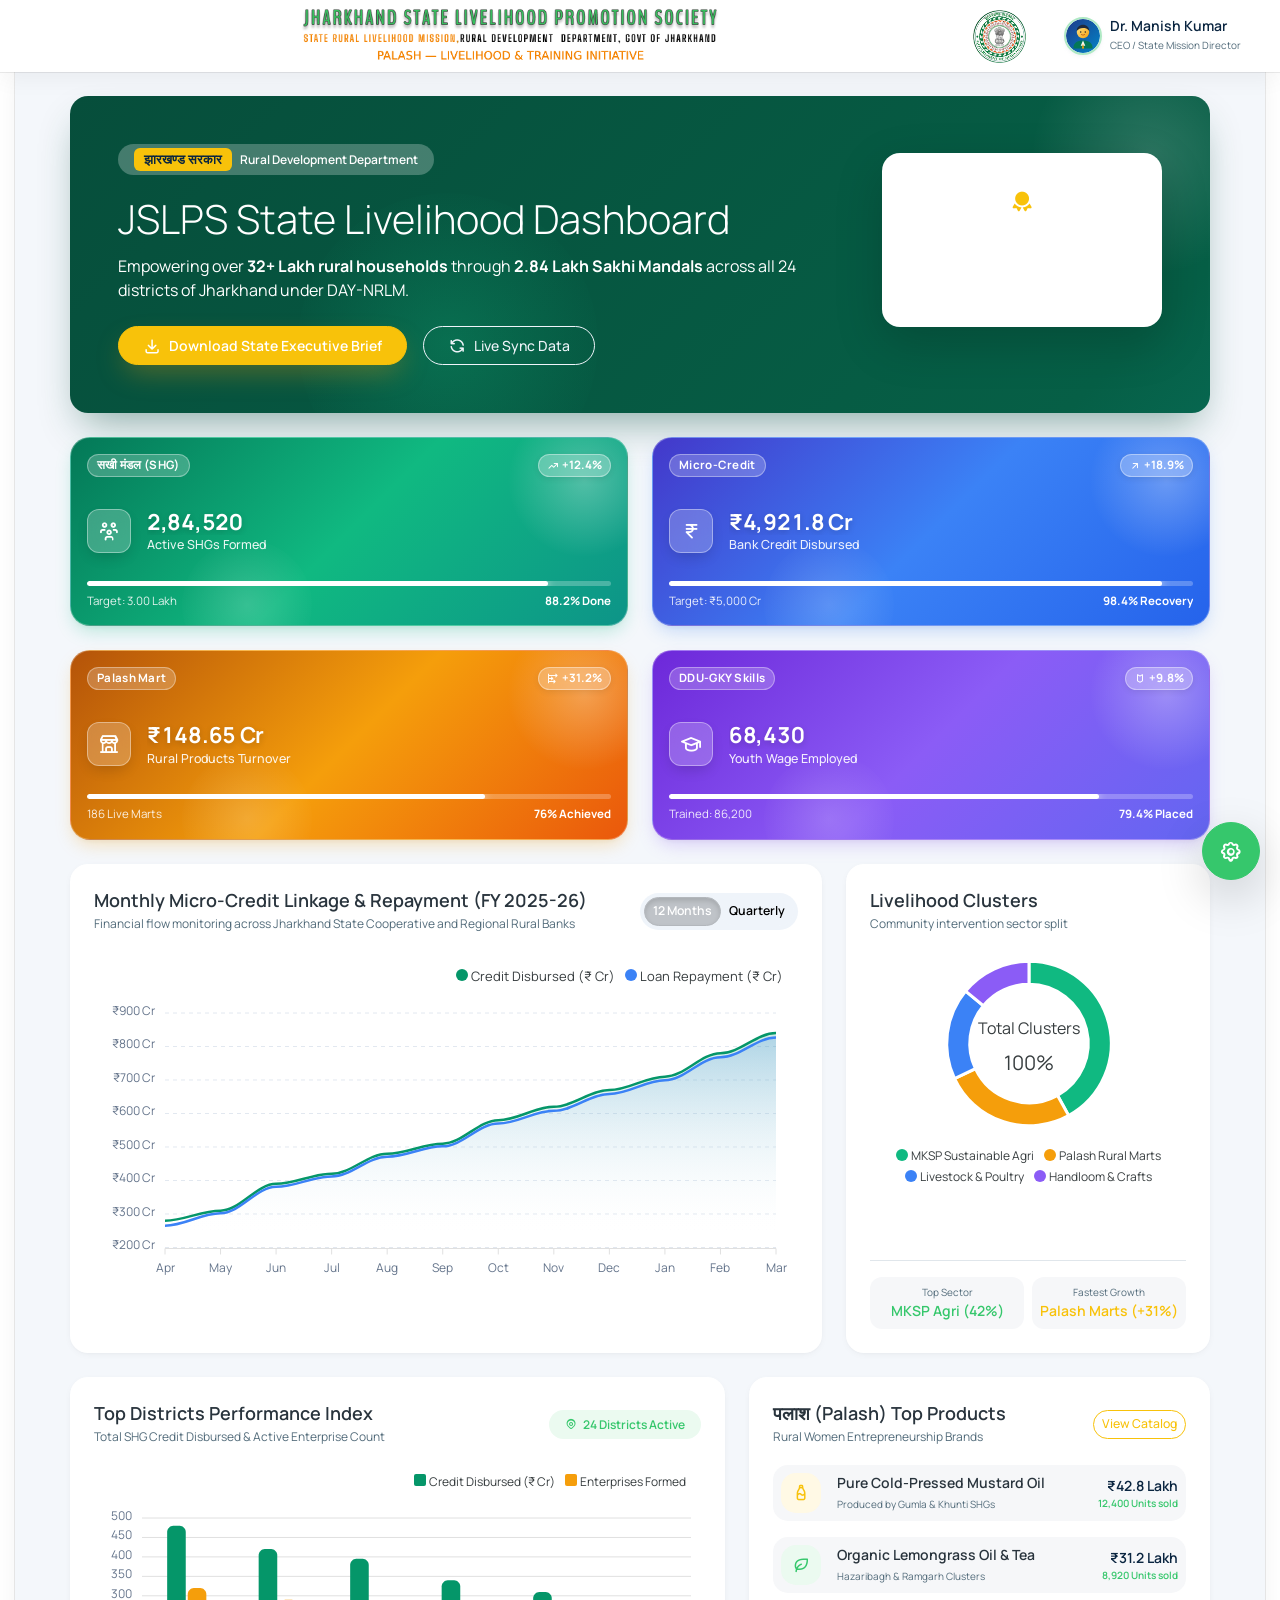
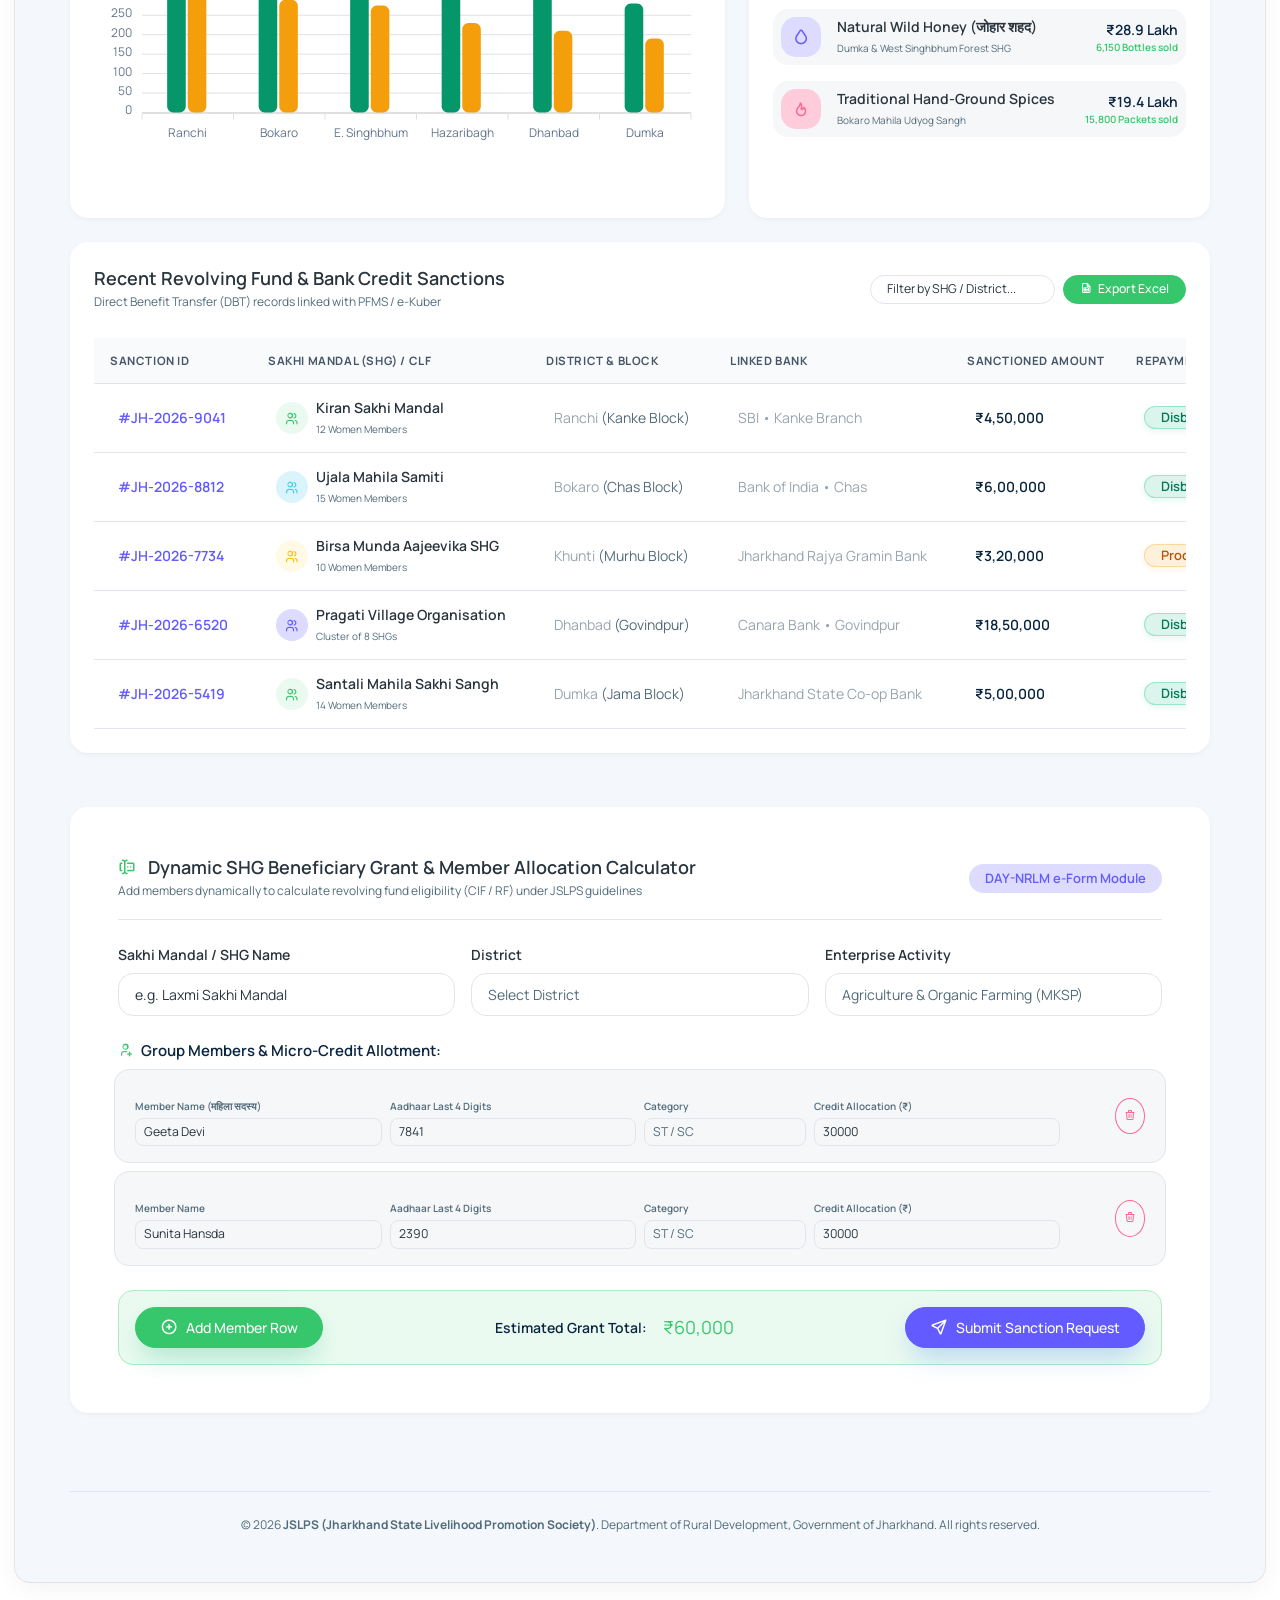
==== index.html @ 7f758d35 "Rename dashboard.html to index.html" ====
<!DOCTYPE html>
<html lang="en" dir="ltr" data-bs-theme="light" data-color-theme="Blue_Theme" data-layout="vertical"
  data-boxed-layout="boxed" data-card="shadow">

<head>
  <!-- Required meta tags -->
  <meta charset="UTF-8" />
  <meta http-equiv="X-UA-Compatible" content="IE=edge" />
  <meta name="viewport" content="width=device-width, initial-scale=1.0" />
  <title>JSLPS - State Livelihood Dashboard | Govt of Jharkhand</title>

  <!-- Favicon icon-->
  <link rel="shortcut icon" type="image/svg+xml" href="assets/images/logos/logo-icon.svg" />
  <link rel="icon" type="image/svg+xml" href="assets/images/logos/logo-icon.svg" />

  <!-- Core Css & Fonts -->
  <link rel="stylesheet" href="assets/css/styles.css" />
  <link rel="stylesheet" href="assets/css/tabler-icons.min.css" />
  <!-- Custom Animations and Advanced Shadow System -->
  <link rel="stylesheet" href="assets/css/custom-animations.css" />

  <style>
    /* In-page styling polish */
    .brand-logo img {
      max-height: 65px;
      transition: transform 0.3s ease;
    }

    .brand-logo:hover img {
      transform: scale(1.03);
    }

    .card {
      transition: transform 0.28s ease, box-shadow 0.28s ease;
    }

    .kpi-trend-pill {
      font-size: 0.75rem;
      padding: 3px 8px;
      border-radius: 20px;
      font-weight: 600;
      display: inline-flex;
      align-items: center;
      gap: 3px;
    }

    .avatar-sm {
      width: 38px;
      height: 38px;
      border-radius: 50%;
      object-fit: cover;
    }

    .stat-badge {
      font-size: 0.72rem;
      font-weight: 700;
      letter-spacing: 0.5px;
      text-transform: uppercase;
    }

    .pulse-glow-green {
      box-shadow: 0 0 15px rgba(16, 185, 129, 0.4);
    }

    .counter-value {
      font-feature-settings: "tnum";
      font-variant-numeric: tabular-nums;
    }
  </style>
</head>

<body>
  <!-- Preloader -->
  <div class="preloader">
    <div class="d-flex flex-column align-items-center justify-content-center h-100">
      <img src="assets/images/logos/logo-icon.svg" alt="JSLPS Loader" width="64" height="64" class="float-icon mb-3" />
      <div class="spinner-border text-success" role="status" style="width: 2.5rem; height: 2.5rem;">
        <span class="visually-hidden">Loading JSLPS Portal...</span>
      </div>
      <h6 class="mt-3 fw-bold text-dark letter-spacing-1">JSLPS Rural Portal</h6>
      <span class="fs-2 text-muted">Jharkhand State Livelihood Promotion Society</span>
    </div>
  </div>

  <div id="main-wrapper">
    <!-- =============================================== -->
    <!-- Sidebar Start -->
    <!-- =============================================== -->
    <aside class="side-mini-panel with-vertical">
      <div>
        <!-- Start Vertical Layout Sidebar -->
        <div class="iconbar">
          <div>
            <div class="mini-nav">
              <div class="brand-logo d-flex align-items-center justify-content-center">
                <a class="nav-link sidebartoggler" id="headerCollapse" href="javascript:void(0)" title="Toggle Sidebar">
                  <iconify-icon icon="solar:hamburger-menu-line-duotone" class="fs-7 text-primary"></iconify-icon>
                </a>
              </div>
              <ul class="mini-nav-ul" data-simplebar>
                <!-- Dashboards -->
                <li class="mini-nav-item selected" id="mini-1">
                  <a href="javascript:void(0)" data-bs-toggle="tooltip" data-bs-trigger="hover" data-bs-container="body"
                    data-bs-delay='{"show":120,"hide":0}' data-bs-custom-class="custom-tooltip"
                    data-bs-placement="right" data-bs-title="Dashboards">
                    <iconify-icon icon="solar:layers-line-duotone" class="fs-7"></iconify-icon>
                  </a>
                </li>
                <!-- Sakhi Mandal / SHG -->
                <li class="mini-nav-item" id="mini-2">
                  <a href="javascript:void(0)" data-bs-toggle="tooltip" data-bs-trigger="hover" data-bs-container="body"
                    data-bs-delay='{"show":120,"hide":0}' data-bs-custom-class="custom-tooltip"
                    data-bs-placement="right" data-bs-title="Sakhi Mandal & SHGs">
                    <iconify-icon icon="solar:users-group-rounded-line-duotone" class="fs-7"></iconify-icon>
                  </a>
                </li>
                <!-- Livelihoods & Palash -->
                <li class="mini-nav-item" id="mini-3">
                  <a href="javascript:void(0)" data-bs-toggle="tooltip" data-bs-trigger="hover" data-bs-container="body"
                    data-bs-delay='{"show":120,"hide":0}' data-bs-custom-class="custom-tooltip"
                    data-bs-placement="right" data-bs-title="Palash Brand & Enterprise">
                    <iconify-icon icon="solar:shop-2-line-duotone" class="fs-7"></iconify-icon>
                  </a>
                </li>
                <!-- Financial Inclusion & Credit -->
                <li class="mini-nav-item" id="mini-4">
                  <a href="javascript:void(0)" data-bs-toggle="tooltip" data-bs-trigger="hover" data-bs-container="body"
                    data-bs-delay='{"show":120,"hide":0}' data-bs-custom-class="custom-tooltip"
                    data-bs-placement="right" data-bs-title="Micro-Credit & Banking">
                    <iconify-icon icon="solar:wallet-money-line-duotone" class="fs-7"></iconify-icon>
                  </a>
                </li>
                <li>
                  <span class="sidebar-divider lg"></span>
                </li>
                <!-- DDU-GKY Skill Mission -->
                <li class="mini-nav-item" id="mini-5">
                  <a href="javascript:void(0)" data-bs-toggle="tooltip" data-bs-trigger="hover" data-bs-container="body"
                    data-bs-delay='{"show":120,"hide":0}' data-bs-custom-class="custom-tooltip"
                    data-bs-placement="right" data-bs-title="DDU-GKY Skills">
                    <iconify-icon icon="solar:diploma-line-duotone" class="fs-7"></iconify-icon>
                  </a>
                </li>
                <!-- District Analytics -->
                <li class="mini-nav-item" id="mini-6">
                  <a href="javascript:void(0)" data-bs-toggle="tooltip" data-bs-trigger="hover" data-bs-container="body"
                    data-bs-delay='{"show":120,"hide":0}' data-bs-custom-class="custom-tooltip"
                    data-bs-placement="right" data-bs-title="District Analytics">
                    <iconify-icon icon="solar:chart-2-line-duotone" class="fs-7"></iconify-icon>
                  </a>
                </li>
                <!-- Beneficiary Forms -->
                <li class="mini-nav-item" id="mini-7">
                  <a href="javascript:void(0)" data-bs-toggle="tooltip" data-bs-trigger="hover" data-bs-container="body"
                    data-bs-delay='{"show":120,"hide":0}' data-bs-custom-class="custom-tooltip"
                    data-bs-placement="right" data-bs-title="Registrations & Forms">
                    <iconify-icon icon="solar:document-add-line-duotone" class="fs-7"></iconify-icon>
                  </a>
                </li>
                <li>
                  <span class="sidebar-divider lg"></span>
                </li>
                <!-- Settings & Customizer -->
                <li class="mini-nav-item" id="mini-8">
                  <a href="javascript:void(0)" data-bs-toggle="tooltip" data-bs-trigger="hover" data-bs-container="body"
                    data-bs-delay='{"show":120,"hide":0}' data-bs-custom-class="custom-tooltip"
                    data-bs-placement="right" data-bs-title="Appearance Settings" data-bs-target="#offcanvasExample"
                    onclick="const bsOffcanvas = new bootstrap.Offcanvas(document.getElementById('offcanvasExample')); bsOffcanvas.show();">
                    <iconify-icon icon="solar:settings-line-duotone" class="fs-7 text-warning"></iconify-icon>
                  </a>
                </li>
              </ul>
            </div>

            <!-- Submenu Accordion Panel -->
            <div class="sidebarmenu">
              <div class="brand-logo d-flex align-items-center nav-logo ps-4">
                <a href="dashboard.html" class="text-nowrap logo-img d-flex align-items-center gap-2">
                  <img src="assets/images/logos/palash-logo.webp" alt="Palash Jharkhand Logo"
                    style="height: 65px; object-fit: contain;" />
                </a>
              </div>

              <!-- Menu 1: Dashboards -->
              <nav class="sidebar-nav d-block" id="menu-right-mini-1" data-simplebar>
                <ul class="sidebar-menu" id="sidebarnav">
                  <li class="nav-small-cap">
                    <span class="hide-menu">JSLPS Dashboards</span>
                  </li>
                  <li class="sidebar-item">
                    <a class="sidebar-link active" href="dashboard.html" aria-expanded="false">
                      <iconify-icon icon="solar:home-smile-angle-line-duotone"
                        class="fs-6 me-2 menu-icon-indigo"></iconify-icon>
                      <span class="hide-menu">State Overview</span>
                    </a>
                  </li>
                  <li class="sidebar-item">
                    <a class="sidebar-link" href="uiKit.html" aria-expanded="false">
                      <iconify-icon icon="solar:widget-5-line-duotone"
                        class="fs-6 me-2 menu-icon-purple"></iconify-icon>
                      <span class="hide-menu">UI Kit & Components</span>
                    </a>
                  </li>
                  <li class="sidebar-item">
                    <a class="sidebar-link" href="#kpi-section" aria-expanded="false">
                      <iconify-icon icon="solar:chart-line-duotone" class="fs-6 me-2 menu-icon-emerald"></iconify-icon>
                      <span class="hide-menu">Key Metrics</span>
                    </a>
                  </li>
                  <li class="sidebar-item">
                    <a class="sidebar-link" href="#analytics-section" aria-expanded="false">
                      <iconify-icon icon="solar:pie-chart-line-duotone"
                        class="fs-6 me-2 menu-icon-purple"></iconify-icon>
                      <span class="hide-menu">Credit Analytics</span>
                    </a>
                  </li>
                  <li class="sidebar-item">
                    <a class="sidebar-link" href="#district-section" aria-expanded="false">
                      <iconify-icon icon="solar:map-point-line-duotone" class="fs-6 me-2 menu-icon-rose"></iconify-icon>
                      <span class="hide-menu">24 Districts Status</span>
                    </a>
                  </li>
                  <li><span class="sidebar-divider"></span></li>
                  <li class="nav-small-cap"><span class="hide-menu">Flagship Schemes</span></li>
                  <li class="sidebar-item">
                    <a class="sidebar-link" href="#disbursal-section" aria-expanded="false">
                      <iconify-icon icon="solar:card-recive-line-duotone"
                        class="fs-6 me-2 menu-icon-emerald"></iconify-icon>
                      <span class="hide-menu">NRLM Aajeevika</span>
                    </a>
                  </li>
                  <li class="sidebar-item">
                    <a class="sidebar-link" href="#palash-section" aria-expanded="false">
                      <iconify-icon icon="solar:bag-heart-line-duotone"
                        class="fs-6 me-2 menu-icon-amber"></iconify-icon>
                      <span class="hide-menu">Palash Marts</span>
                    </a>
                  </li>
                  <li class="sidebar-item">
                    <a class="sidebar-link" href="#dynamic-form-section" aria-expanded="false">
                      <iconify-icon icon="solar:user-check-line-duotone"
                        class="fs-6 me-2 menu-icon-cyan"></iconify-icon>
                      <span class="hide-menu">SHG Grant Form</span>
                    </a>
                  </li>
                </ul>
              </nav>

              <!-- Menu 2: Sakhi Mandal -->
              <nav class="sidebar-nav" id="menu-right-mini-2" data-simplebar>
                <ul class="sidebar-menu">
                  <li class="nav-small-cap"><span class="hide-menu">Sakhi Mandal (SHG)</span></li>
                  <li class="sidebar-item"><a class="sidebar-link" href="javascript:void(0)"><i
                        class="ti ti-users me-2 fs-5 menu-icon-emerald"></i>SHG Directory</a></li>
                  <li class="sidebar-item"><a class="sidebar-link" href="javascript:void(0)"><i
                        class="ti ti-building-community me-2 fs-5 menu-icon-indigo"></i>Village Org (VO)</a></li>
                  <li class="sidebar-item"><a class="sidebar-link" href="javascript:void(0)"><i
                        class="ti ti-sitemap me-2 fs-5 menu-icon-purple"></i>Cluster Fed (CLF)</a></li>
                  <li class="sidebar-item"><a class="sidebar-link" href="javascript:void(0)"><i
                        class="ti ti-heart-handshake me-2 fs-5 menu-icon-rose"></i>Phulo Jhano Abhiyan</a></li>
                </ul>
              </nav>

              <!-- Menu 3: Palash Brand -->
              <nav class="sidebar-nav" id="menu-right-mini-3" data-simplebar>
                <ul class="sidebar-menu">
                  <li class="nav-small-cap"><span class="hide-menu">Palash Brand</span></li>
                  <li class="sidebar-item"><a class="sidebar-link" href="javascript:void(0)"><i
                        class="ti ti-building-store me-2 fs-5 menu-icon-amber"></i>Store Outlets</a></li>
                  <li class="sidebar-item"><a class="sidebar-link" href="javascript:void(0)"><i
                        class="ti ti-box-seam me-2 fs-5 menu-icon-orange"></i>Product Catalog</a></li>
                  <li class="sidebar-item"><a class="sidebar-link" href="javascript:void(0)"><i
                        class="ti ti-truck-delivery me-2 fs-5 menu-icon-cyan"></i>Supply Chain</a></li>
                  <li class="sidebar-item"><a class="sidebar-link" href="javascript:void(0)"><i
                        class="ti ti-currency-rupee me-2 fs-5 menu-icon-emerald"></i>Sales Revenue</a></li>
                </ul>
              </nav>

              <!-- Menu 4: Financial Inclusion -->
              <nav class="sidebar-nav" id="menu-right-mini-4" data-simplebar>
                <ul class="sidebar-menu">
                  <li class="nav-small-cap"><span class="hide-menu">Credit Linkage</span></li>
                  <li class="sidebar-item"><a class="sidebar-link" href="javascript:void(0)"><i
                        class="ti ti-receipt-2 me-2 fs-5 menu-icon-cyan"></i>Sanction Orders</a></li>
                  <li class="sidebar-item"><a class="sidebar-link" href="javascript:void(0)"><i
                        class="ti ti-arrows-diff me-2 fs-5 menu-icon-purple"></i>Bank Reconciliation</a></li>
                  <li class="sidebar-item"><a class="sidebar-link" href="javascript:void(0)"><i
                        class="ti ti-shield-check me-2 fs-5 menu-icon-indigo"></i>Insurance (PMJJBY)</a></li>
                </ul>
              </nav>

              <!-- Menu 5: Skills -->
              <nav class="sidebar-nav" id="menu-right-mini-5" data-simplebar>
                <ul class="sidebar-menu">
                  <li class="nav-small-cap"><span class="hide-menu">DDU-GKY Skills</span></li>
                  <li class="sidebar-item"><a class="sidebar-link" href="javascript:void(0)"><i
                        class="ti ti-school me-2 fs-5 menu-icon-purple"></i>Training Centers</a></li>
                  <li class="sidebar-item"><a class="sidebar-link" href="javascript:void(0)"><i
                        class="ti ti-briefcase me-2 fs-5 menu-icon-emerald"></i>Youth Placements</a></li>
                  <li class="sidebar-item"><a class="sidebar-link" href="javascript:void(0)"><i
                        class="ti ti-award me-2 fs-5 menu-icon-amber"></i>Certifications</a></li>
                </ul>
              </nav>

              <!-- Menu 6: District Analytics -->
              <nav class="sidebar-nav" id="menu-right-mini-6" data-simplebar>
                <ul class="sidebar-menu">
                  <li class="nav-small-cap"><span class="hide-menu">Districts & GIS</span></li>
                  <li class="sidebar-item"><a class="sidebar-link" href="javascript:void(0)"><i
                        class="ti ti-map-2 me-2 fs-5 menu-icon-rose"></i>District Heatmap</a></li>
                  <li class="sidebar-item"><a class="sidebar-link" href="javascript:void(0)"><i
                        class="ti ti-chart-dots me-2 fs-5 menu-icon-indigo"></i>Ranking Index</a></li>
                </ul>
              </nav>

              <!-- Menu 7: Forms -->
              <nav class="sidebar-nav" id="menu-right-mini-7" data-simplebar>
                <ul class="sidebar-menu">
                  <li class="nav-small-cap"><span class="hide-menu">Beneficiary Forms</span></li>
                  <li class="sidebar-item"><a class="sidebar-link" href="javascript:void(0)"><i
                        class="ti ti-user-plus me-2 fs-5 menu-icon-teal"></i>New SHG Entry</a></li>
                  <li class="sidebar-item"><a class="sidebar-link" href="javascript:void(0)"><i
                        class="ti ti-file-certificate me-2 fs-5 menu-icon-cyan"></i>Subsidy Claim</a></li>
                </ul>
              </nav>
            </div>
          </div>
        </div>
      </div>
    </aside>
    <!-- Sidebar End -->

    <!-- =============================================== -->
    <!-- Page Wrapper -->
    <!-- =============================================== -->
    <div class="page-wrapper">
      <!-- Topbar Header Start -->
      <header class="topbar">
        <div class="with-vertical">
          <nav class="navbar navbar-expand-lg p-0 d-flex align-items-center justify-content-between w-100">
            <!-- Left: Mobile Sidebar Toggler -->
            <ul class="navbar-nav align-items-center flex-row">
              <li class="nav-item d-flex d-xl-none">
                <a class="nav-link nav-icon-hover-bg rounded-circle sidebartoggler" id="headerCollapseMobile"
                  href="javascript:void(0)">
                  <iconify-icon icon="solar:hamburger-menu-line-duotone" class="fs-6"></iconify-icon>
                </a>
              </li>
            </ul>

            <!-- Middle: JSLPS Official Banner Title -->
            <div class="d-flex align-items-center justify-content-center flex-grow-1 px-3 text-center">
              <img src="assets/images/logos/header-title.png"
                alt="Jharkhand State Livelihood Promotion Society - Palash" class="d-none d-md-block"
                style="height: 65px; max-width: 100%; object-fit: contain;" />
              <div class="d-md-none text-center lh-1">
                <span class="fs-3 fw-bold text-success d-block">JSLPS JHARKHAND</span>
                <span class="fs-1 text-muted">Livelihood Promotion Society</span>
              </div>
            </div>

            <!-- Right: Govt of Jharkhand Emblem & User Profile -->
            <ul class="navbar-nav flex-row ms-auto align-items-center gap-3">
              <!-- Government of Jharkhand Emblem -->
              <li class="nav-item d-flex align-items-center gap-2">
                <img src="assets/images/logos/jharkhand-logo.png" alt="Government of Jharkhand" height="65" width="65"
                  style="object-fit: contain;" />
                <div class="d-none d-xxl-block text-start lh-1">
                  <div class="fs-2 fw-bold text-dark">झारखण्ड सरकार</div>
                  <span class="fs-1 text-muted">Govt. of Jharkhand</span>
                </div>
              </li>

              <!-- Profile Dropdown -->
              <li class="nav-item dropdown">
                <a class="nav-link" href="javascript:void(0)" id="profileDrop" data-bs-toggle="dropdown"
                  aria-expanded="false">
                  <div class="d-flex align-items-center gap-2 lh-base">
                    <img src="assets/images/profile/user-1.svg"
                      class="rounded-circle shadow-sm border border-2 border-success-subtle" width="38" height="38"
                      alt="Profile" />
                    <div class="d-none d-lg-block text-start">
                      <div class="fs-3 fw-bold text-dark lh-1">Dr. Manish Kumar</div>
                      <span class="fs-1 text-muted">CEO / State Mission Director</span>
                    </div>
                    <iconify-icon icon="solar:alt-arrow-down-bold" class="fs-2 text-muted"></iconify-icon>
                  </div>
                </a>
                <div
                  class="dropdown-menu profile-dropdown dropdown-menu-end dropdown-menu-animate-up shadow-lg border-0 rounded-4"
                  aria-labelledby="profileDrop" style="min-width: 260px;">
                  <div class="p-3 border-bottom bg-light-subtle rounded-top-4">
                    <div class="d-flex align-items-center gap-3">
                      <img src="assets/images/profile/user-1.svg" class="rounded-circle shadow" width="52" height="52"
                        alt="Avatar" />
                      <div>
                        <h6 class="mb-0 fs-3 fw-bold">Dr. Manish Kumar, IAS</h6>
                        <span class="badge bg-success-subtle text-success fs-1">Nodal Officer</span>
                        <p class="mb-0 fs-1 text-muted">jslps.jharkhand@gov.in</p>
                      </div>
                    </div>
                  </div>
                  <div class="p-2">
                    <a href="dashboard.html" class="dropdown-item py-2 px-3 rounded-2 d-flex align-items-center gap-2">
                      <i class="ti ti-dashboard fs-5 text-primary"></i>
                      <span>State Mission Profile</span>
                    </a>
                    <a href="uiKit.html" class="dropdown-item py-2 px-3 rounded-2 d-flex align-items-center gap-2">
                      <i class="ti ti-palette fs-5 text-purple"></i>
                      <span>UI Kit & Components</span>
                    </a>
                    <a href="javascript:void(0)"
                      class="dropdown-item py-2 px-3 rounded-2 d-flex align-items-center gap-2">
                      <i class="ti ti-file-text fs-5 text-success"></i>
                      <span>Annual Progress Report</span>
                    </a>
                    <a href="javascript:void(0)"
                      class="dropdown-item py-2 px-3 rounded-2 d-flex align-items-center gap-2"
                      data-bs-toggle="offcanvas" data-bs-target="#offcanvasExample">
                      <i class="ti ti-adjustments fs-5 text-warning"></i>
                      <span>Theme & Layout Settings</span>
                    </a>
                    <div class="dropdown-divider my-2"></div>
                    <a href="javascript:void(0)"
                      class="dropdown-item py-2 px-3 rounded-2 d-flex align-items-center gap-2 text-danger">
                      <i class="ti ti-logout fs-5"></i>
                      <span>Sign Out of Portal</span>
                    </a>
                  </div>
                </div>
              </li>
            </ul>
          </nav>
        </div>
      </header>
      <!-- Topbar Header End -->

      <!-- =============================================== -->
      <!-- Main Body Container -->
      <!-- =============================================== -->
      <div class="body-wrapper">
        <div class="container-fluid py-4">

          <!-- ------------------------------------------------------------- -->
          <!-- HERO WELCOME BANNER (Dynamic Gradient, Glass & Shadow Effect) -->
          <!-- ------------------------------------------------------------- -->
          <div class="row mb-4">
            <div class="col-12">
              <div class="jslps-hero-banner p-4 p-md-5 animate-fade-in-up">
                <div class="row align-items-center position-relative z-1">
                  <div class="col-lg-8">
                    <div
                      class="d-inline-flex align-items-center gap-2 px-3 py-1 bg-white bg-opacity-25 rounded-pill mb-3">
                      <span class="badge bg-warning text-dark fw-bold">झारखण्ड सरकार</span>
                      <span class="fs-2 text-white fw-semibold">Rural Development Department</span>
                    </div>
                    <h2 class="display-6 fw-extrabold text-white mb-2">
                      JSLPS State Livelihood Dashboard
                    </h2>
                    <p class="fs-4 text-white text-opacity-90 mb-4" style="max-width: 680px;">
                      Empowering over <strong>32+ Lakh rural households</strong> through <strong>2.84 Lakh Sakhi
                        Mandals</strong> across all 24 districts of Jharkhand under DAY-NRLM.
                    </p>
                    <div class="d-flex flex-wrap align-items-center gap-3">
                      <button
                        class="btn btn-warning fw-bold px-4 py-2 rounded-pill shadow-glow-amber d-flex align-items-center gap-2"
                        onclick="triggerReportExport()">
                        <i class="ti ti-download fs-5"></i>
                        <span>Download State Executive Brief</span>
                      </button>
                      <button class="btn btn-outline-light px-4 py-2 rounded-pill d-flex align-items-center gap-2"
                        onclick="refreshDashboardData()">
                        <i class="ti ti-refresh fs-5" id="refreshIcon"></i>
                        <span>Live Sync Data</span>
                      </button>
                    </div>
                  </div>
                  <div class="col-lg-4 d-none d-lg-flex justify-content-end">
                    <div
                      class="card bg-white bg-opacity-15 border-0 backdrop-blur p-4 rounded-4 text-white text-center shadow-lg float-icon"
                      style="max-width: 280px; backdrop-filter: blur(10px);">
                      <div
                        class="round-48 bg-white bg-opacity-25 rounded-circle mx-auto mb-2 d-flex align-items-center justify-content-center">
                        <i class="ti ti-award-filled fs-7 text-warning"></i>
                      </div>
                      <h4 class="text-white fw-bold mb-1">98.4%</h4>
                      <p class="fs-2 text-white text-opacity-75 mb-0">SHG Bank Repayment Track Record in Jharkhand</p>
                    </div>
                  </div>
                </div>
              </div>
            </div>
          </div>

          <!-- ------------------------------------------------------------- -->
          <!-- 4 TOP KPI STAT CARDS WITH HOVER LIFT & GLOW SHADOWS           -->
          <!-- ------------------------------------------------------------- -->
          <div class="row g-4 mb-4" id="kpi-section">
            <!-- KPI 1: Active Sakhi Mandals (Emerald Glow Gradient) -->
            <div class="col-sm-6 col-xl-3 animate-fade-in-up animate-delay-1">
              <div class="card h-100 premium-card premium-card-emerald border-0">
                <div class="card-body p-3 position-relative z-1 d-flex flex-column justify-content-between">
                  <div class="d-flex align-items-center justify-content-between mb-3">
                    <span class="card-chip">सखी मंडल (SHG)</span>
                    <span class="card-trend">
                      <i class="ti ti-trending-up"></i> +12.4%
                    </span>
                  </div>
                  <div class="d-flex align-items-center gap-3 my-1">
                    <div class="card-icon-box">
                      <i class="ti ti-users-group"></i>
                    </div>
                    <div class="min-w-0 flex-grow-1">
                      <h3 class="card-value counter-value" id="kpi-shg">2,84,520</h3>
                      <p class="card-label">Active SHGs Formed</p>
                    </div>
                  </div>
                  <div>
                    <div class="card-progress-track">
                      <div class="card-progress-bar" style="width: 88%"></div>
                    </div>
                    <div class="card-footer-info">
                      <span>Target: 3.00 Lakh</span>
                      <strong>88.2% Done</strong>
                    </div>
                  </div>
                </div>
              </div>
            </div>

            <!-- KPI 2: Total Credit Disbursed (Royal Electric Blue Gradient) -->
            <div class="col-sm-6 col-xl-3 animate-fade-in-up animate-delay-2">
              <div class="card h-100 premium-card premium-card-blue border-0">
                <div class="card-body p-3 position-relative z-1 d-flex flex-column justify-content-between">
                  <div class="d-flex align-items-center justify-content-between mb-3">
                    <span class="card-chip">Micro-Credit</span>
                    <span class="card-trend">
                      <i class="ti ti-arrow-up-right"></i> +18.9%
                    </span>
                  </div>
                  <div class="d-flex align-items-center gap-3 my-1">
                    <div class="card-icon-box">
                      <i class="ti ti-currency-rupee"></i>
                    </div>
                    <div class="min-w-0 flex-grow-1">
                      <h3 class="card-value counter-value" id="kpi-credit">₹4,921.8 Cr</h3>
                      <p class="card-label">Bank Credit Disbursed</p>
                    </div>
                  </div>
                  <div>
                    <div class="card-progress-track">
                      <div class="card-progress-bar" style="width: 94%"></div>
                    </div>
                    <div class="card-footer-info">
                      <span>Target: ₹5,000 Cr</span>
                      <strong>98.4% Recovery</strong>
                    </div>
                  </div>
                </div>
              </div>
            </div>

            <!-- KPI 3: Palash Brand Sales (Sunset Warm Amber Gradient) -->
            <div class="col-sm-6 col-xl-3 animate-fade-in-up animate-delay-3">
              <div class="card h-100 premium-card premium-card-amber border-0">
                <div class="card-body p-3 position-relative z-1 d-flex flex-column justify-content-between">
                  <div class="d-flex align-items-center justify-content-between mb-3">
                    <span class="card-chip">Palash Mart</span>
                    <span class="card-trend">
                      <i class="ti ti-chart-arrows"></i> +31.2%
                    </span>
                  </div>
                  <div class="d-flex align-items-center gap-3 my-1">
                    <div class="card-icon-box">
                      <i class="ti ti-building-store"></i>
                    </div>
                    <div class="min-w-0 flex-grow-1">
                      <h3 class="card-value counter-value" id="kpi-palash">₹148.65 Cr</h3>
                      <p class="card-label">Rural Products Turnover</p>
                    </div>
                  </div>
                  <div>
                    <div class="card-progress-track">
                      <div class="card-progress-bar" style="width: 76%"></div>
                    </div>
                    <div class="card-footer-info">
                      <span>186 Live Marts</span>
                      <strong>76% Achieved</strong>
                    </div>
                  </div>
                </div>
              </div>
            </div>

            <!-- KPI 4: DDU-GKY Trained Youth (Royal Amethyst Purple Gradient) -->
            <div class="col-sm-6 col-xl-3 animate-fade-in-up animate-delay-4">
              <div class="card h-100 premium-card premium-card-purple border-0">
                <div class="card-body p-3 position-relative z-1 d-flex flex-column justify-content-between">
                  <div class="d-flex align-items-center justify-content-between mb-3">
                    <span class="card-chip">DDU-GKY Skills</span>
                    <span class="card-trend">
                      <i class="ti ti-badge"></i> +9.8%
                    </span>
                  </div>
                  <div class="d-flex align-items-center gap-3 my-1">
                    <div class="card-icon-box">
                      <i class="ti ti-school"></i>
                    </div>
                    <div class="min-w-0 flex-grow-1">
                      <h3 class="card-value counter-value" id="kpi-youth">68,430</h3>
                      <p class="card-label">Youth Wage Employed</p>
                    </div>
                  </div>
                  <div>
                    <div class="card-progress-track">
                      <div class="card-progress-bar" style="width: 82%"></div>
                    </div>
                    <div class="card-footer-info">
                      <span>Trained: 86,200</span>
                      <strong>79.4% Placed</strong>
                    </div>
                  </div>
                </div>
              </div>
            </div>
          </div>

          <!-- ------------------------------------------------------------- -->
          <!-- CHARTS SECTION: APEXCHARTS WITH SMOOTH ANIMATION               -->
          <!-- ------------------------------------------------------------- -->
          <div class="row g-4 mb-4" id="analytics-section">
            <!-- Main Area Chart: Monthly Disbursal vs Repayment -->
            <div class="col-lg-8 animate-fade-in-up animate-delay-2">
              <div class="card card-shadow-hover rounded-4 border-0 h-100">
                <div class="card-body p-4">
                  <div class="d-flex flex-wrap align-items-center justify-content-between gap-3 mb-4">
                    <div>
                      <h4 class="card-title fw-bold mb-1">
                        Monthly Micro-Credit Linkage & Repayment (FY 2025-26)
                      </h4>
                      <p class="card-subtitle text-muted fs-2 mb-0">
                        Financial flow monitoring across Jharkhand State Cooperative and Regional Rural Banks
                      </p>
                    </div>
                    <div class="btn-group btn-group-sm rounded-pill p-1 bg-light" role="group">
                      <button type="button" class="btn btn-light rounded-pill active fw-semibold" id="btnChartYear">12
                        Months</button>
                      <button type="button" class="btn btn-light rounded-pill fw-semibold"
                        id="btnChartQuarter">Quarterly</button>
                    </div>
                  </div>
                  <div id="creditDisbursalChart" style="min-height: 330px;"></div>
                </div>
              </div>
            </div>

            <!-- Donut / Radial Chart: Livelihood Activity Share -->
            <div class="col-lg-4 animate-fade-in-up animate-delay-3">
              <div class="card card-shadow-hover rounded-4 border-0 h-100">
                <div class="card-body p-4 d-flex flex-column justify-content-between">
                  <div>
                    <h4 class="card-title fw-bold mb-1">Livelihood Clusters</h4>
                    <p class="card-subtitle text-muted fs-2 mb-3">Community intervention sector split</p>
                    <div id="livelihoodShareChart" style="min-height: 250px;"></div>
                  </div>
                  <div class="pt-3 border-top mt-3">
                    <div class="row text-center g-2">
                      <div class="col-6">
                        <div class="p-2 rounded bg-light-subtle">
                          <span class="fs-1 text-muted d-block">Top Sector</span>
                          <span class="fw-bold text-success fs-3">MKSP Agri (42%)</span>
                        </div>
                      </div>
                      <div class="col-6">
                        <div class="p-2 rounded bg-light-subtle">
                          <span class="fs-1 text-muted d-block">Fastest Growth</span>
                          <span class="fw-bold text-warning fs-3">Palash Marts (+31%)</span>
                        </div>
                      </div>
                    </div>
                  </div>
                </div>
              </div>
            </div>
          </div>

          <!-- ------------------------------------------------------------- -->
          <!-- DISTRICT PERFORMANCE BAR CHART & PALASH SPOTLIGHT            -->
          <!-- ------------------------------------------------------------- -->
          <div class="row g-4 mb-4" id="district-section">
            <!-- District Comparison Bar Chart -->
            <div class="col-lg-7 animate-fade-in-up animate-delay-3">
              <div class="card card-shadow-hover rounded-4 border-0 h-100">
                <div class="card-body p-4">
                  <div class="d-flex align-items-center justify-content-between mb-3">
                    <div>
                      <h4 class="card-title fw-bold mb-1">Top Districts Performance Index</h4>
                      <p class="card-subtitle text-muted fs-2 mb-0">Total SHG Credit Disbursed & Active Enterprise Count
                      </p>
                    </div>
                    <span class="badge bg-success-subtle text-success fs-2 px-3 py-2 rounded-pill">
                      <i class="ti ti-map-pin me-1"></i> 24 Districts Active
                    </span>
                  </div>
                  <div id="districtBarChart" style="min-height: 290px;"></div>
                </div>
              </div>
            </div>

            <!-- Palash Brand Rural Products Spotlight -->
            <div class="col-lg-5 animate-fade-in-up animate-delay-4" id="palash-section">
              <div class="card card-shadow-hover rounded-4 border-0 h-100">
                <div class="card-body p-4">
                  <div class="d-flex align-items-center justify-content-between mb-3">
                    <div>
                      <h4 class="card-title fw-bold mb-1">पलाश (Palash) Top Products</h4>
                      <p class="card-subtitle text-muted fs-2 mb-0">Rural Women Entrepreneurship Brands</p>
                    </div>
                    <a href="javascript:void(0)" class="btn btn-sm btn-outline-warning rounded-pill">View Catalog</a>
                  </div>

                  <div class="vstack gap-3">
                    <!-- Product 1 -->
                    <div
                      class="d-flex align-items-center justify-content-between p-2 rounded-3 bg-light-subtle hover-bg-light transition">
                      <div class="d-flex align-items-center gap-3">
                        <div
                          class="round-40 rounded-3 bg-warning-subtle text-warning d-flex align-items-center justify-content-center">
                          <i class="ti ti-bottle fs-5"></i>
                        </div>
                        <div>
                          <h6 class="mb-0 fw-bold fs-3">Pure Cold-Pressed Mustard Oil</h6>
                          <span class="fs-1 text-muted">Produced by Gumla & Khunti SHGs</span>
                        </div>
                      </div>
                      <div class="text-end">
                        <span class="fw-bold text-dark fs-3">₹42.8 Lakh</span>
                        <span class="d-block fs-1 text-success fw-semibold">12,400 Units sold</span>
                      </div>
                    </div>

                    <!-- Product 2 -->
                    <div
                      class="d-flex align-items-center justify-content-between p-2 rounded-3 bg-light-subtle hover-bg-light transition">
                      <div class="d-flex align-items-center gap-3">
                        <div
                          class="round-40 rounded-3 bg-success-subtle text-success d-flex align-items-center justify-content-center">
                          <i class="ti ti-leaf fs-5"></i>
                        </div>
                        <div>
                          <h6 class="mb-0 fw-bold fs-3">Organic Lemongrass Oil & Tea</h6>
                          <span class="fs-1 text-muted">Hazaribagh & Ramgarh Clusters</span>
                        </div>
                      </div>
                      <div class="text-end">
                        <span class="fw-bold text-dark fs-3">₹31.2 Lakh</span>
                        <span class="d-block fs-1 text-success fw-semibold">8,920 Units sold</span>
                      </div>
                    </div>

                    <!-- Product 3 -->
                    <div
                      class="d-flex align-items-center justify-content-between p-2 rounded-3 bg-light-subtle hover-bg-light transition">
                      <div class="d-flex align-items-center gap-3">
                        <div
                          class="round-40 rounded-3 bg-primary-subtle text-primary d-flex align-items-center justify-content-center">
                          <i class="ti ti-droplet fs-5"></i>
                        </div>
                        <div>
                          <h6 class="mb-0 fw-bold fs-3">Natural Wild Honey (जोहार शहद)</h6>
                          <span class="fs-1 text-muted">Dumka & West Singhbhum Forest SHG</span>
                        </div>
                      </div>
                      <div class="text-end">
                        <span class="fw-bold text-dark fs-3">₹28.9 Lakh</span>
                        <span class="d-block fs-1 text-success fw-semibold">6,150 Bottles sold</span>
                      </div>
                    </div>

                    <!-- Product 4 -->
                    <div
                      class="d-flex align-items-center justify-content-between p-2 rounded-3 bg-light-subtle hover-bg-light transition">
                      <div class="d-flex align-items-center gap-3">
                        <div
                          class="round-40 rounded-3 bg-danger-subtle text-danger d-flex align-items-center justify-content-center">
                          <i class="ti ti-flame fs-5"></i>
                        </div>
                        <div>
                          <h6 class="mb-0 fw-bold fs-3">Traditional Hand-Ground Spices</h6>
                          <span class="fs-1 text-muted">Bokaro Mahila Udyog Sangh</span>
                        </div>
                      </div>
                      <div class="text-end">
                        <span class="fw-bold text-dark fs-3">₹19.4 Lakh</span>
                        <span class="d-block fs-1 text-success fw-semibold">15,800 Packets sold</span>
                      </div>
                    </div>
                  </div>
                </div>
              </div>
            </div>
          </div>

          <!-- ------------------------------------------------------------- -->
          <!-- RECENT DISBURSAL TRANSACTIONS TABLE WITH BADGES & SHADOWS     -->
          <!-- ------------------------------------------------------------- -->
          <div class="row mb-4" id="disbursal-section">
            <div class="col-12 animate-fade-in-up animate-delay-4">
              <div class="card card-shadow-hover rounded-4 border-0">
                <div class="card-body p-4">
                  <div class="d-flex flex-wrap align-items-center justify-content-between gap-3 mb-4">
                    <div>
                      <h4 class="card-title fw-bold mb-1">Recent Revolving Fund & Bank Credit Sanctions</h4>
                      <p class="card-subtitle text-muted fs-2 mb-0">Direct Benefit Transfer (DBT) records linked with
                        PFMS / e-Kuber</p>
                    </div>
                    <div class="d-flex align-items-center gap-2">
                      <input type="text" class="form-control form-control-sm rounded-pill px-3"
                        placeholder="Filter by SHG / District..." id="tableSearch" onkeyup="filterTable()" />
                      <button class="btn btn-sm btn-success rounded-pill px-3 text-nowrap"
                        onclick="triggerReportExport()">
                        <i class="ti ti-file-spreadsheet me-1"></i> Export Excel
                      </button>
                    </div>
                  </div>

                  <div class="table-responsive">
                    <table class="table jslps-table align-middle text-nowrap mb-0" id="sanctionTable">
                      <thead>
                        <tr>
                          <th>Sanction ID</th>
                          <th>Sakhi Mandal (SHG) / CLF</th>
                          <th>District & Block</th>
                          <th>Linked Bank</th>
                          <th>Sanctioned Amount</th>
                          <th>Repayment Status</th>
                          <th>Action</th>
                        </tr>
                      </thead>
                      <tbody>
                        <tr>
                          <td><span class="fw-bold text-primary">#JH-2026-9041</span></td>
                          <td>
                            <div class="d-flex align-items-center gap-2">
                              <span
                                class="round-32 rounded-circle bg-success-subtle text-success d-flex align-items-center justify-content-center">
                                <i class="ti ti-users"></i>
                              </span>
                              <div>
                                <h6 class="mb-0 fw-semibold fs-3">Kiran Sakhi Mandal</h6>
                                <span class="fs-1 text-muted">12 Women Members</span>
                              </div>
                            </div>
                          </td>
                          <td>Ranchi <span class="text-muted">(Kanke Block)</span></td>
                          <td>SBI • Kanke Branch</td>
                          <td><span class="fw-bold text-dark">₹4,50,000</span></td>
                          <td><span class="badge badge-glow-success rounded-pill px-3 py-1">Disbursed (100%)</span></td>
                          <td>
                            <button class="btn btn-sm btn-light rounded-circle shadow-sm" title="View Details"
                              onclick="viewSanction('#JH-2026-9041')">
                              <i class="ti ti-eye text-primary"></i>
                            </button>
                          </td>
                        </tr>

                        <tr>
                          <td><span class="fw-bold text-primary">#JH-2026-8812</span></td>
                          <td>
                            <div class="d-flex align-items-center gap-2">
                              <span
                                class="round-32 rounded-circle bg-info-subtle text-info d-flex align-items-center justify-content-center">
                                <i class="ti ti-users"></i>
                              </span>
                              <div>
                                <h6 class="mb-0 fw-semibold fs-3">Ujala Mahila Samiti</h6>
                                <span class="fs-1 text-muted">15 Women Members</span>
                              </div>
                            </div>
                          </td>
                          <td>Bokaro <span class="text-muted">(Chas Block)</span></td>
                          <td>Bank of India • Chas</td>
                          <td><span class="fw-bold text-dark">₹6,00,000</span></td>
                          <td><span class="badge badge-glow-success rounded-pill px-3 py-1">Disbursed (100%)</span></td>
                          <td>
                            <button class="btn btn-sm btn-light rounded-circle shadow-sm" title="View Details"
                              onclick="viewSanction('#JH-2026-8812')">
                              <i class="ti ti-eye text-primary"></i>
                            </button>
                          </td>
                        </tr>

                        <tr>
                          <td><span class="fw-bold text-primary">#JH-2026-7734</span></td>
                          <td>
                            <div class="d-flex align-items-center gap-2">
                              <span
                                class="round-32 rounded-circle bg-warning-subtle text-warning d-flex align-items-center justify-content-center">
                                <i class="ti ti-users"></i>
                              </span>
                              <div>
                                <h6 class="mb-0 fw-semibold fs-3">Birsa Munda Aajeevika SHG</h6>
                                <span class="fs-1 text-muted">10 Women Members</span>
                              </div>
                            </div>
                          </td>
                          <td>Khunti <span class="text-muted">(Murhu Block)</span></td>
                          <td>Jharkhand Rajya Gramin Bank</td>
                          <td><span class="fw-bold text-dark">₹3,20,000</span></td>
                          <td><span class="badge badge-glow-amber rounded-pill px-3 py-1">Processing Bank
                              Clearance</span></td>
                          <td>
                            <button class="btn btn-sm btn-light rounded-circle shadow-sm" title="View Details"
                              onclick="viewSanction('#JH-2026-7734')">
                              <i class="ti ti-eye text-primary"></i>
                            </button>
                          </td>
                        </tr>

                        <tr>
                          <td><span class="fw-bold text-primary">#JH-2026-6520</span></td>
                          <td>
                            <div class="d-flex align-items-center gap-2">
                              <span
                                class="round-32 rounded-circle bg-primary-subtle text-primary d-flex align-items-center justify-content-center">
                                <i class="ti ti-users"></i>
                              </span>
                              <div>
                                <h6 class="mb-0 fw-semibold fs-3">Pragati Village Organisation</h6>
                                <span class="fs-1 text-muted">Cluster of 8 SHGs</span>
                              </div>
                            </div>
                          </td>
                          <td>Dhanbad <span class="text-muted">(Govindpur)</span></td>
                          <td>Canara Bank • Govindpur</td>
                          <td><span class="fw-bold text-dark">₹18,50,000</span></td>
                          <td><span class="badge badge-glow-success rounded-pill px-3 py-1">Disbursed (100%)</span></td>
                          <td>
                            <button class="btn btn-sm btn-light rounded-circle shadow-sm" title="View Details"
                              onclick="viewSanction('#JH-2026-6520')">
                              <i class="ti ti-eye text-primary"></i>
                            </button>
                          </td>
                        </tr>

                        <tr>
                          <td><span class="fw-bold text-primary">#JH-2026-5419</span></td>
                          <td>
                            <div class="d-flex align-items-center gap-2">
                              <span
                                class="round-32 rounded-circle bg-success-subtle text-success d-flex align-items-center justify-content-center">
                                <i class="ti ti-users"></i>
                              </span>
                              <div>
                                <h6 class="mb-0 fw-semibold fs-3">Santali Mahila Sakhi Sangh</h6>
                                <span class="fs-1 text-muted">14 Women Members</span>
                              </div>
                            </div>
                          </td>
                          <td>Dumka <span class="text-muted">(Jama Block)</span></td>
                          <td>Jharkhand State Co-op Bank</td>
                          <td><span class="fw-bold text-dark">₹5,00,000</span></td>
                          <td><span class="badge badge-glow-success rounded-pill px-3 py-1">Disbursed (100%)</span></td>
                          <td>
                            <button class="btn btn-sm btn-light rounded-circle shadow-sm" title="View Details"
                              onclick="viewSanction('#JH-2026-5419')">
                              <i class="ti ti-eye text-primary"></i>
                            </button>
                          </td>
                        </tr>
                      </tbody>
                    </table>
                  </div>
                </div>
              </div>
            </div>
          </div>

          <!-- ------------------------------------------------------------- -->
          <!-- DYNAMIC FORM FIELDS / SHG GRANT ESTIMATOR (FORM REPEATER)     -->
          <!-- ------------------------------------------------------------- -->
          <div class="row mb-5" id="dynamic-form-section">
            <div class="col-12 animate-fade-in-up animate-delay-5">
              <div class="card card-shadow-hover rounded-4 border-0">
                <div class="card-body p-4 p-md-5">
                  <div
                    class="d-flex flex-wrap align-items-center justify-content-between gap-3 mb-4 border-bottom pb-3">
                    <div>
                      <h4 class="card-title fw-bold mb-1">
                        <i class="ti ti-forms me-2 text-success"></i>
                        Dynamic SHG Beneficiary Grant & Member Allocation Calculator
                      </h4>
                      <p class="card-subtitle text-muted fs-2 mb-0">
                        Add members dynamically to calculate revolving fund eligibility (CIF / RF) under JSLPS
                        guidelines
                      </p>
                    </div>
                    <span class="badge bg-primary-subtle text-primary rounded-pill px-3 py-2 fw-semibold">
                      DAY-NRLM e-Form Module
                    </span>
                  </div>

                  <form id="shgGrantForm" onsubmit="handleGrantSubmit(event)">
                    <div class="row g-3 mb-4">
                      <div class="col-md-4">
                        <label class="form-label fw-bold">Sakhi Mandal / SHG Name</label>
                        <input type="text" class="form-control rounded-3" placeholder="e.g. Laxmi Sakhi Mandal"
                          required />
                      </div>
                      <div class="col-md-4">
                        <label class="form-label fw-bold">District</label>
                        <select class="form-select rounded-3" required>
                          <option value="">Select District</option>
                          <option>Ranchi</option>
                          <option>Bokaro</option>
                          <option>Dhanbad</option>
                          <option>East Singhbhum</option>
                          <option>Hazaribagh</option>
                          <option>Dumka</option>
                          <option>Giridih</option>
                          <option>Palamu</option>
                        </select>
                      </div>
                      <div class="col-md-4">
                        <label class="form-label fw-bold">Enterprise Activity</label>
                        <select class="form-select rounded-3" required>
                          <option>Agriculture & Organic Farming (MKSP)</option>
                          <option>Palash Food Processing</option>
                          <option>Poultry & Goat Rearing</option>
                          <option>Handloom & Lac Handicrafts</option>
                          <option>Rural Retail Store / Grocery</option>
                        </select>
                      </div>
                    </div>

                    <!-- Dynamic Repeater Rows -->
                    <h6 class="fw-bold mb-3 text-dark d-flex align-items-center gap-2">
                      <i class="ti ti-user-plus text-success"></i>
                      Group Members & Micro-Credit Allotment:
                    </h6>
                    <div id="dynamicMemberContainer" class="vstack gap-3 mb-4">
                      <!-- Initial Row 1 -->
                      <div class="row g-2 align-items-center p-3 rounded-3 bg-light-subtle member-row border">
                        <div class="col-md-3">
                          <label class="form-label fs-1 text-muted mb-1">Member Name (महिला सदस्य)</label>
                          <input type="text" class="form-control form-control-sm" placeholder="Member Name"
                            value="Geeta Devi" required />
                        </div>
                        <div class="col-md-3">
                          <label class="form-label fs-1 text-muted mb-1">Aadhaar Last 4 Digits</label>
                          <input type="text" maxlength="4" class="form-control form-control-sm" placeholder="e.g. 5421"
                            value="7841" required />
                        </div>
                        <div class="col-md-2">
                          <label class="form-label fs-1 text-muted mb-1">Category</label>
                          <select class="form-select form-select-sm">
                            <option>ST / SC</option>
                            <option>OBC</option>
                            <option>General</option>
                          </select>
                        </div>
                        <div class="col-md-3">
                          <label class="form-label fs-1 text-muted mb-1">Credit Allocation (₹)</label>
                          <input type="number" class="form-control form-control-sm member-amount" value="30000"
                            oninput="calculateTotalGrant()" required />
                        </div>
                        <div class="col-md-1 text-end mt-3 mt-md-0">
                          <button type="button" class="btn btn-sm btn-outline-danger rounded-circle p-2"
                            onclick="removeMemberRow(this)" title="Remove Member">
                            <i class="ti ti-trash"></i>
                          </button>
                        </div>
                      </div>

                      <!-- Initial Row 2 -->
                      <div class="row g-2 align-items-center p-3 rounded-3 bg-light-subtle member-row border">
                        <div class="col-md-3">
                          <label class="form-label fs-1 text-muted mb-1">Member Name</label>
                          <input type="text" class="form-control form-control-sm" placeholder="Member Name"
                            value="Sunita Hansda" required />
                        </div>
                        <div class="col-md-3">
                          <label class="form-label fs-1 text-muted mb-1">Aadhaar Last 4 Digits</label>
                          <input type="text" maxlength="4" class="form-control form-control-sm" placeholder="e.g. 5421"
                            value="2390" required />
                        </div>
                        <div class="col-md-2">
                          <label class="form-label fs-1 text-muted mb-1">Category</label>
                          <select class="form-select form-select-sm">
                            <option>ST / SC</option>
                            <option>OBC</option>
                            <option>General</option>
                          </select>
                        </div>
                        <div class="col-md-3">
                          <label class="form-label fs-1 text-muted mb-1">Credit Allocation (₹)</label>
                          <input type="number" class="form-control form-control-sm member-amount" value="30000"
                            oninput="calculateTotalGrant()" required />
                        </div>
                        <div class="col-md-1 text-end mt-3 mt-md-0">
                          <button type="button" class="btn btn-sm btn-outline-danger rounded-circle p-2"
                            onclick="removeMemberRow(this)" title="Remove Member">
                            <i class="ti ti-trash"></i>
                          </button>
                        </div>
                      </div>
                    </div>

                    <!-- Add Row & Total Calculation Footer -->
                    <div
                      class="d-flex flex-wrap align-items-center justify-content-between p-3 rounded-3 bg-success-subtle border border-success-subtle gap-3">
                      <button type="button"
                        class="btn btn-success rounded-pill px-4 shadow-glow-emerald d-flex align-items-center gap-2"
                        onclick="addMemberRow()">
                        <i class="ti ti-circle-plus fs-5"></i>
                        <span>Add Member Row</span>
                      </button>
                      <div class="d-flex align-items-center gap-3">
                        <span class="fs-3 fw-bold text-dark">Estimated Grant Total:</span>
                        <span class="fs-5 fw-extrabold text-success" id="totalGrantDisplay">₹60,000</span>
                      </div>
                      <button type="submit"
                        class="btn btn-primary rounded-pill px-4 shadow-glow-blue d-flex align-items-center gap-2">
                        <i class="ti ti-send fs-5"></i>
                        <span>Submit Sanction Request</span>
                      </button>
                    </div>
                  </form>
                </div>
              </div>
            </div>
          </div>

          <!-- Footer -->
          <footer class="text-center py-4 border-top">
            <p class="mb-0 text-muted fs-2">
              © 2026 <strong>JSLPS (Jharkhand State Livelihood Promotion Society)</strong>. Department of Rural
              Development, Government of Jharkhand. All rights reserved.
            </p>
          </footer>

        </div>
      </div>
    </div>
  </div>

  <!-- =============================================== -->
  <!-- Search Modal                                    -->
  <!-- =============================================== -->
  <div class="modal fade" id="searchModal" tabindex="-1" aria-hidden="true">
    <div class="modal-dialog modal-dialog-scrollable modal-lg modal-dialog-centered">
      <div class="modal-content rounded-4 border-0 shadow-lg">
        <div class="modal-header border-bottom p-3">
          <div class="input-group">
            <span class="input-group-text bg-transparent border-0"><i class="ti ti-search fs-5 text-muted"></i></span>
            <input type="search" class="form-control border-0 shadow-none ps-0 fs-4"
              placeholder="Search SHG, District, Palash Mart, Beneficiary..." id="quickSearchInput" />
          </div>
          <button type="button" class="btn-close" data-bs-dismiss="modal" aria-label="Close"></button>
        </div>
        <div class="modal-body p-4" data-simplebar style="max-height: 400px;">
          <h6 class="fs-2 text-muted fw-bold text-uppercase mb-3">Quick Navigation Links</h6>
          <div class="list-group list-group-flush rounded-3">
            <a href="#kpi-section" class="list-group-item list-group-item-action d-flex align-items-center gap-3 py-3"
              data-bs-dismiss="modal">
              <span
                class="round-36 bg-success-subtle text-success rounded-circle d-flex align-items-center justify-content-center"><i
                  class="ti ti-layers"></i></span>
              <div>
                <span class="fw-bold d-block text-dark">Active Sakhi Mandals</span>
                <span class="fs-1 text-muted">View live SHG metrics across 24 districts</span>
              </div>
            </a>
            <a href="#analytics-section"
              class="list-group-item list-group-item-action d-flex align-items-center gap-3 py-3"
              data-bs-dismiss="modal">
              <span
                class="round-36 bg-primary-subtle text-primary rounded-circle d-flex align-items-center justify-content-center"><i
                  class="ti ti-chart-line"></i></span>
              <div>
                <span class="fw-bold d-block text-dark">Micro-Credit Analytics</span>
                <span class="fs-1 text-muted">Monthly Bank Disbursal vs Repayment graphs</span>
              </div>
            </a>
            <a href="#palash-section"
              class="list-group-item list-group-item-action d-flex align-items-center gap-3 py-3"
              data-bs-dismiss="modal">
              <span
                class="round-36 bg-warning-subtle text-warning rounded-circle d-flex align-items-center justify-content-center"><i
                  class="ti ti-shopping-bag"></i></span>
              <div>
                <span class="fw-bold d-block text-dark">Palash Brand Rural Products</span>
                <span class="fs-1 text-muted">Sales revenues, inventory, and Mart locations</span>
              </div>
            </a>
            <a href="#dynamic-form-section"
              class="list-group-item list-group-item-action d-flex align-items-center gap-3 py-3"
              data-bs-dismiss="modal">
              <span
                class="round-36 bg-info-subtle text-info rounded-circle d-flex align-items-center justify-content-center"><i
                  class="ti ti-forms"></i></span>
              <div>
                <span class="fw-bold d-block text-dark">SHG Grant Calculator</span>
                <span class="fs-1 text-muted">Estimate group revolving fund and submit claims</span>
              </div>
            </a>
          </div>
        </div>
      </div>
    </div>
  </div>

  <!-- =============================================== -->
  <!-- Settings & Customizer Offcanvas                 -->
  <!-- =============================================== -->
  <button
    class="btn btn-success p-3 rounded-circle d-flex align-items-center justify-content-center customizer-btn shadow-lg"
    type="button" data-bs-toggle="offcanvas" data-bs-target="#offcanvasExample" aria-controls="offcanvasExample"
    title="Customize Portal">
    <i class="icon ti ti-settings fs-7"></i>
  </button>

  <div class="offcanvas customizer offcanvas-end" tabindex="-1" id="offcanvasExample"
    aria-labelledby="offcanvasExampleLabel">
    <div class="d-flex align-items-center justify-content-between p-3 border-bottom">
      <h5 class="offcanvas-title fw-bold" id="offcanvasExampleLabel">
        <i class="ti ti-palette me-2 text-success"></i>Portal Settings
      </h5>
      <button type="button" class="btn-close" data-bs-dismiss="offcanvas" aria-label="Close"></button>
    </div>
    <div class="offcanvas-body" data-simplebar style="height: calc(100vh - 80px)">
      <!-- Color Palettes -->
      <h6 class="fw-bold fs-3 mb-2">Theme Colors</h6>
      <div class="d-flex flex-row flex-wrap gap-2 customizer-box color-pallete mb-4" role="group">
        <input type="radio" class="btn-check" name="color-theme-layout" id="Green_Theme" autocomplete="off" />
        <label class="btn p-3 btn-outline-success rounded-3 d-flex align-items-center justify-content-center"
          onclick="handleColorTheme('Green_Theme')" for="Green_Theme" data-bs-toggle="tooltip" data-bs-trigger="hover"
          data-bs-title="GREEN_THEME">
          <div class="color-box rounded-circle d-flex align-items-center justify-content-center skin-4 bg-success"
            style="width:24px;height:24px;">
            <i class="ti ti-check text-white icon fs-4"></i>
          </div>
        </label>

        <input type="radio" class="btn-check" name="color-theme-layout" id="Blue_Theme" autocomplete="off" checked />
        <label class="btn p-3 btn-outline-primary rounded-3 d-flex align-items-center justify-content-center"
          onclick="handleColorTheme('Blue_Theme')" for="Blue_Theme" data-bs-toggle="tooltip" data-bs-trigger="hover"
          data-bs-title="BLUE_THEME">
          <div class="color-box rounded-circle d-flex align-items-center justify-content-center skin-1 bg-primary"
            style="width:24px;height:24px;">
            <i class="ti ti-check text-white icon fs-4"></i>
          </div>
        </label>

        <input type="radio" class="btn-check" name="color-theme-layout" id="Aqua_Theme" autocomplete="off" />
        <label class="btn p-3 btn-outline-info rounded-3 d-flex align-items-center justify-content-center"
          onclick="handleColorTheme('Aqua_Theme')" for="Aqua_Theme" data-bs-toggle="tooltip" data-bs-trigger="hover"
          data-bs-title="AQUA_THEME">
          <div class="color-box rounded-circle d-flex align-items-center justify-content-center skin-2 bg-info"
            style="width:24px;height:24px;">
            <i class="ti ti-check text-white icon fs-4"></i>
          </div>
        </label>

        <input type="radio" class="btn-check" name="color-theme-layout" id="Orange_Theme" autocomplete="off" />
        <label class="btn p-3 btn-outline-warning rounded-3 d-flex align-items-center justify-content-center"
          onclick="handleColorTheme('Orange_Theme')" for="Orange_Theme" data-bs-toggle="tooltip" data-bs-trigger="hover"
          data-bs-title="ORANGE_THEME">
          <div class="color-box rounded-circle d-flex align-items-center justify-content-center skin-6 bg-warning"
            style="width:24px;height:24px;">
            <i class="ti ti-check text-white icon fs-4"></i>
          </div>
        </label>

        <input type="radio" class="btn-check" name="color-theme-layout" id="Purple_Theme" autocomplete="off" />
        <label class="btn p-3 btn-outline-secondary rounded-3 d-flex align-items-center justify-content-center"
          onclick="handleColorTheme('Purple_Theme')" for="Purple_Theme" data-bs-toggle="tooltip" data-bs-trigger="hover"
          data-bs-title="PURPLE_THEME">
          <div class="color-box rounded-circle d-flex align-items-center justify-content-center skin-3 bg-secondary"
            style="width:24px;height:24px;">
            <i class="ti ti-check text-white icon fs-4"></i>
          </div>
        </label>
      </div>

      <!-- Card Border or Shadow -->
      <h6 class="fw-bold fs-3 mb-2">Card Style</h6>
      <div class="d-flex flex-row gap-3 customizer-box mb-4" role="group">
        <input type="radio" class="btn-check" name="card-layout" id="card-without-border" autocomplete="off" checked />
        <label class="btn p-3 btn-outline-primary rounded-3 w-50" for="card-without-border">
          <i class="icon ti ti-shadow fs-5 me-2"></i>Shadow
        </label>
        <input type="radio" class="btn-check" name="card-layout" id="card-with-border" autocomplete="off" />
        <label class="btn p-3 btn-outline-primary rounded-3 w-50" for="card-with-border">
          <i class="icon ti ti-border-outer fs-5 me-2"></i>Border
        </label>
      </div>

      <!-- Container Option -->
      <h6 class="fw-bold fs-3 mb-2">Container Width</h6>
      <div class="d-flex flex-row gap-3 customizer-box mb-4" role="group">
        <input type="radio" class="btn-check" name="layout" id="boxed-layout" autocomplete="off" checked />
        <label class="btn p-3 btn-outline-primary rounded-3 w-50" for="boxed-layout">
          <i class="icon ti ti-layout-distribute-vertical fs-5 me-2"></i>Boxed
        </label>
        <input type="radio" class="btn-check" name="layout" id="full-layout" autocomplete="off" />
        <label class="btn p-3 btn-outline-primary rounded-3 w-50" for="full-layout">
          <i class="icon ti ti-layout-distribute-horizontal fs-5 me-2"></i>Full
        </label>
      </div>
    </div>
  </div>

  <div class="dark-transparent sidebartoggler"></div>

  <!-- =============================================== -->
  <!-- Javascript Dependencies                         -->
  <!-- =============================================== -->
  <!-- Vendor & jQuery -->
  <script src="assets/js/vendor.min.js"></script>
  <!-- Bootstrap Bundle -->
  <script src="assets/js/bootstrap.bundle.min.js"></script>
  <!-- Simplebar Custom Scrollbar -->
  <script src="assets/js/simplebar.min.js"></script>
  <!-- Solar Icons Iconify -->
  <script src="assets/js/iconify-icon.min.js"></script>
  <!-- ApexCharts Engine -->
  <script src="assets/js/apexcharts.min.js"></script>
  <!-- App Init & Theme Setup -->
  <script src="assets/js/app.init.js"></script>
  <script src="assets/js/theme.js"></script>
  <script src="assets/js/app.min.js"></script>
  <script src="assets/js/sidebarmenu.js"></script>

  <!-- Dashboard Custom Interactive Scripts -->
  <script>
    function handleColorTheme(themeName) {
      document.documentElement.setAttribute("data-color-theme", themeName);
    }

    // -------------------------------------------------------------
    // ApexCharts Initialization for JSLPS Metrics
    // -------------------------------------------------------------
    document.addEventListener("DOMContentLoaded", function () {
      // 1. Monthly Credit Disbursal vs Repayment (Area Chart)
      const creditOptions = {
        series: [
          {
            name: "Credit Disbursed (₹ Cr)",
            data: [280, 310, 390, 420, 480, 510, 580, 620, 670, 710, 780, 840],
          },
          {
            name: "Loan Repayment (₹ Cr)",
            data: [265, 302, 381, 412, 471, 502, 570, 608, 658, 699, 768, 827],
          },
        ],
        chart: {
          type: "area",
          height: 330,
          fontFamily: "'Manrope', sans-serif",
          toolbar: { show: false },
          animations: {
            enabled: true,
            easing: "easeinout",
            speed: 800,
          },
        },
        colors: ["#059669", "#3B82F6"],
        dataLabels: { enabled: false },
        stroke: { curve: "smooth", width: 2.5 },
        fill: {
          type: "gradient",
          gradient: {
            shadeIntensity: 1,
            opacityFrom: 0.45,
            opacityTo: 0.05,
            stops: [0, 95, 100],
          },
        },
        grid: {
          borderColor: "#E2E8F0",
          strokeDashArray: 4,
          yaxis: { lines: { show: true } },
        },
        xaxis: {
          categories: [
            "Apr", "May", "Jun", "Jul", "Aug", "Sep",
            "Oct", "Nov", "Dec", "Jan", "Feb", "Mar",
          ],
          labels: { style: { colors: "#64748B", fontSize: "12px" } },
        },
        yaxis: {
          labels: {
            formatter: (val) => "₹" + val + " Cr",
            style: { colors: "#64748B", fontSize: "12px" },
          },
        },
        tooltip: {
          theme: "dark",
          y: { formatter: (val) => "₹" + val + " Crores" },
        },
        legend: {
          position: "top",
          horizontalAlign: "right",
          fontSize: "13px",
          markers: { radius: 12 },
        },
      };

      const creditChart = new ApexCharts(
        document.querySelector("#creditDisbursalChart"),
        creditOptions
      );
      creditChart.render();

      // 2. Livelihood Activity Share (Donut Chart)
      const livelihoodOptions = {
        series: [42, 26, 18, 14],
        labels: [
          "MKSP Sustainable Agri",
          "Palash Rural Marts",
          "Livestock & Poultry",
          "Handloom & Crafts",
        ],
        chart: {
          type: "donut",
          height: 270,
          fontFamily: "'Manrope', sans-serif",
          animations: { enabled: true, speed: 900 },
        },
        colors: ["#10B981", "#F59E0B", "#3B82F6", "#8B5CF6"],
        plotOptions: {
          pie: {
            donut: {
              size: "72%",
              labels: {
                show: true,
                total: {
                  show: true,
                  label: "Total Clusters",
                  formatter: () => "100%",
                },
              },
            },
          },
        },
        dataLabels: { enabled: false },
        stroke: { width: 3, colors: ["#fff"] },
        legend: {
          position: "bottom",
          fontSize: "12px",
          markers: { radius: 8 },
        },
        tooltip: {
          theme: "dark",
          y: { formatter: (val) => val + "% Share" },
        },
      };

      const livelihoodChart = new ApexCharts(
        document.querySelector("#livelihoodShareChart"),
        livelihoodOptions
      );
      livelihoodChart.render();

      // 3. Top Districts Performance (Bar Chart)
      const districtOptions = {
        series: [
          {
            name: "Credit Disbursed (₹ Cr)",
            data: [480, 420, 395, 340, 310, 280],
          },
          {
            name: "Enterprises Formed",
            data: [320, 290, 275, 230, 210, 190],
          },
        ],
        chart: {
          type: "bar",
          height: 290,
          fontFamily: "'Manrope', sans-serif",
          toolbar: { show: false },
        },
        plotOptions: {
          bar: {
            horizontal: false,
            columnWidth: "45%",
            borderRadius: 6,
          },
        },
        colors: ["#059669", "#F59E0B"],
        dataLabels: { enabled: false },
        stroke: { show: true, width: 2, colors: ["transparent"] },
        xaxis: {
          categories: ["Ranchi", "Bokaro", "E. Singhbhum", "Hazaribagh", "Dhanbad", "Dumka"],
          labels: { style: { colors: "#64748B", fontSize: "12px" } },
        },
        yaxis: {
          labels: { style: { colors: "#64748B", fontSize: "12px" } },
        },
        fill: { opacity: 1 },
        tooltip: {
          theme: "dark",
        },
        legend: {
          position: "top",
          horizontalAlign: "right",
          fontSize: "12px",
        },
      };

      const districtChart = new ApexCharts(
        document.querySelector("#districtBarChart"),
        districtOptions
      );
      districtChart.render();
    });

    // -------------------------------------------------------------
    // Dynamic Form Repeater Logic for SHG Member Calculation
    // -------------------------------------------------------------
    function addMemberRow() {
      const container = document.getElementById("dynamicMemberContainer");
      const newRow = document.createElement("div");
      newRow.className = "row g-2 align-items-center p-3 rounded-3 bg-light-subtle member-row border animate-fade-in-up";
      newRow.innerHTML = `
        <div class="col-md-3">
          <label class="form-label fs-1 text-muted mb-1">Member Name (महिला सदस्य)</label>
          <input type="text" class="form-control form-control-sm" placeholder="Member Name" required />
        </div>
        <div class="col-md-3">
          <label class="form-label fs-1 text-muted mb-1">Aadhaar Last 4 Digits</label>
          <input type="text" maxlength="4" class="form-control form-control-sm" placeholder="e.g. 5421" required />
        </div>
        <div class="col-md-2">
          <label class="form-label fs-1 text-muted mb-1">Category</label>
          <select class="form-select form-select-sm">
            <option>ST / SC</option>
            <option>OBC</option>
            <option>General</option>
          </select>
        </div>
        <div class="col-md-3">
          <label class="form-label fs-1 text-muted mb-1">Credit Allocation (₹)</label>
          <input type="number" class="form-control form-control-sm member-amount" value="30000" oninput="calculateTotalGrant()" required />
        </div>
        <div class="col-md-1 text-end mt-3 mt-md-0">
          <button type="button" class="btn btn-sm btn-outline-danger rounded-circle p-2" onclick="removeMemberRow(this)" title="Remove Member">
            <i class="ti ti-trash"></i>
          </button>
        </div>
      `;
      container.appendChild(newRow);
      calculateTotalGrant();
    }

    function removeMemberRow(button) {
      const rows = document.querySelectorAll(".member-row");
      if (rows.length > 1) {
        button.closest(".member-row").remove();
        calculateTotalGrant();
      } else {
        alert("At least one member row is required for SHG registration!");
      }
    }

    function calculateTotalGrant() {
      const amountInputs = document.querySelectorAll(".member-amount");
      let total = 0;
      amountInputs.forEach((input) => {
        const val = parseFloat(input.value);
        if (!isNaN(val)) total += val;
      });
      document.getElementById("totalGrantDisplay").textContent = "₹" + total.toLocaleString("en-IN");
    }

    function handleGrantSubmit(e) {
      e.preventDefault();
      alert("✅ SHG Beneficiary Grant Proposal submitted successfully to District Nodal Officer for verification!");
    }

    // -------------------------------------------------------------
    // Table Filter and Search
    // -------------------------------------------------------------
    function filterTable() {
      const input = document.getElementById("tableSearch");
      const filter = input.value.toUpperCase();
      const table = document.getElementById("sanctionTable");
      const tr = table.getElementsByTagName("tr");

      for (let i = 1; i < tr.length; i++) {
        const text = tr[i].textContent || tr[i].innerText;
        if (text.toUpperCase().indexOf(filter) > -1) {
          tr[i].style.display = "";
        } else {
          tr[i].style.display = "none";
        }
      }
    }

    function filterDistrict(district) {
      const searchBox = document.getElementById("tableSearch");
      if (district === "All") {
        searchBox.value = "";
      } else {
        searchBox.value = district;
      }
      filterTable();
    }

    function viewSanction(id) {
      alert("Opening detailed DBT audit record for Sanction: " + id);
    }

    function refreshDashboardData() {
      const icon = document.getElementById("refreshIcon");
      icon.classList.add("ti-spin");
      setTimeout(() => {
        icon.classList.remove("ti-spin");
        alert("✨ JSLPS Live Dashboard synced with NIC Jharkhand State Gateway!");
      }, 800);
    }

    function triggerReportExport() {
      alert("📄 JSLPS State Executive Summary (PDF / Excel) is being prepared for download...");
    }
  </script>
</body>

</html>
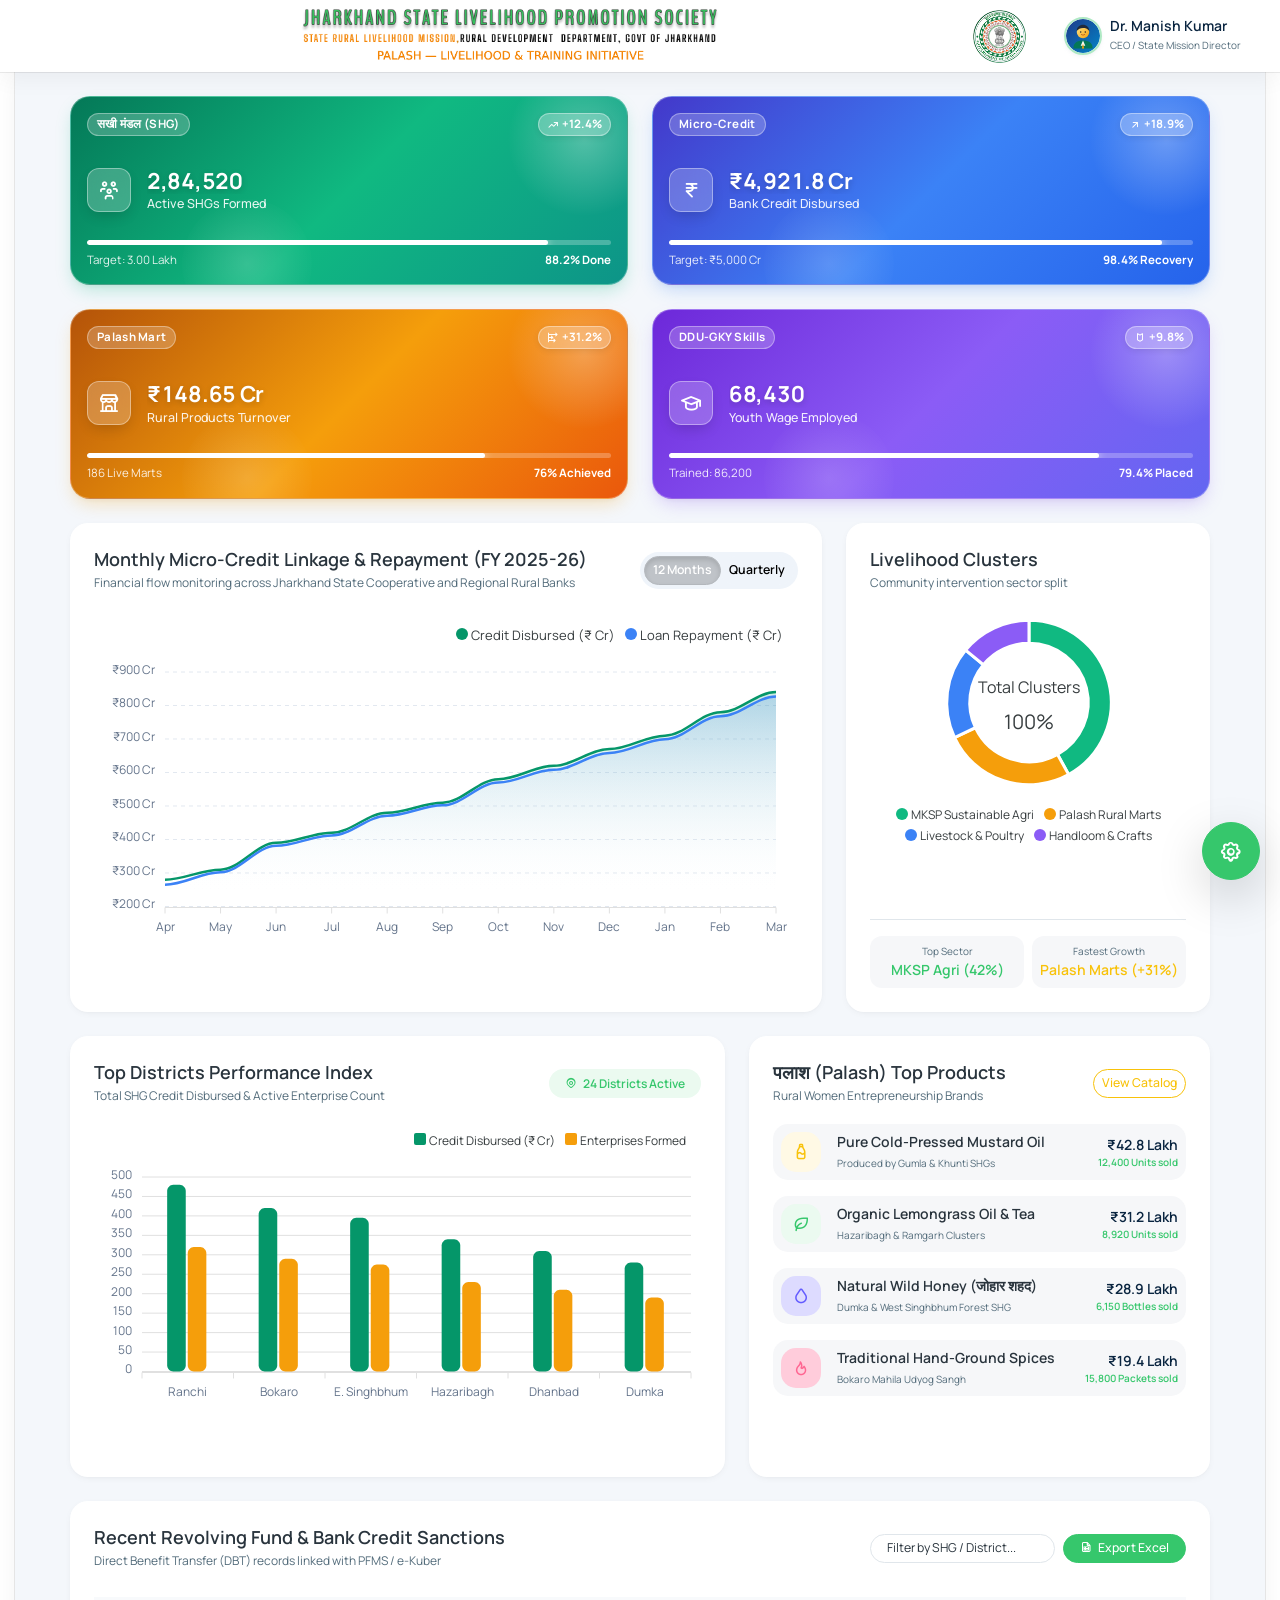
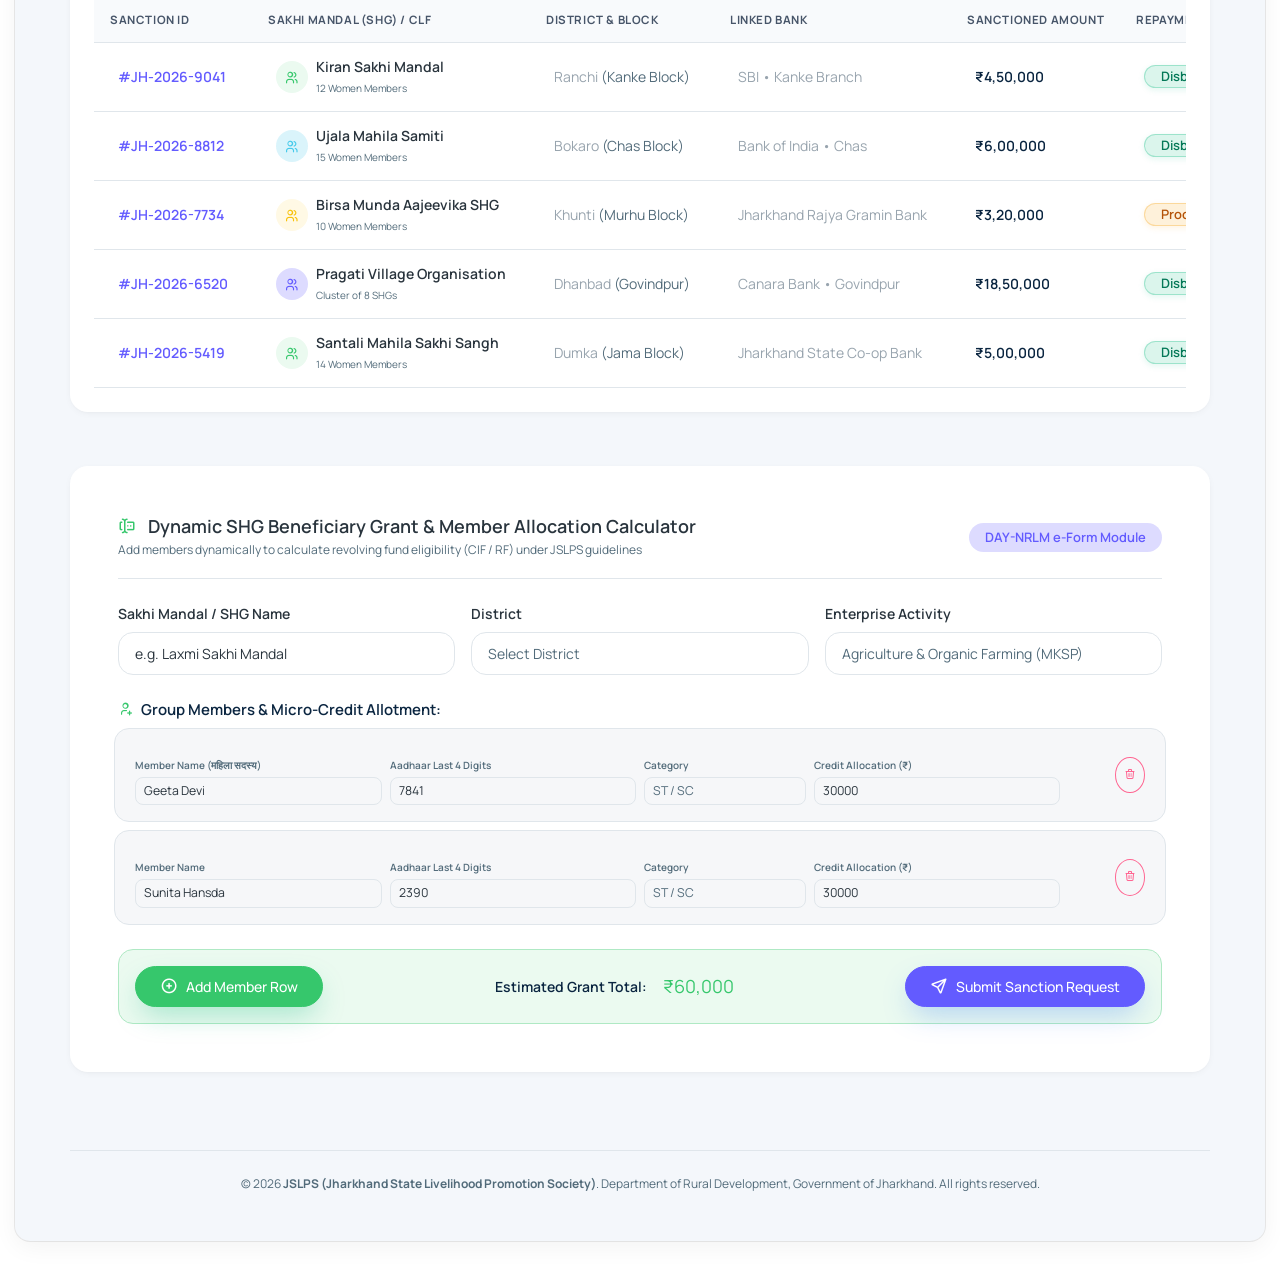
==== commit 871e4eec: "Remove jslps-hero-banner from index.html" ====
--- a/index.html
+++ b/index.html
@@ -73,12 +73,37 @@
   <!-- Preloader -->
   <div class="preloader">
     <div class="d-flex flex-column align-items-center justify-content-center h-100">
-      <img src="assets/images/logos/logo-icon.svg" alt="JSLPS Loader" width="64" height="64" class="float-icon mb-3" />
-      <div class="spinner-border text-success" role="status" style="width: 2.5rem; height: 2.5rem;">
-        <span class="visually-hidden">Loading JSLPS Portal...</span>
+      <!-- Dotted Rotating Circle with JSLPS Logo -->
+      <div class="loader-wrapper mb-3">
+        <!-- Outer Spinning Dotted Circle -->
+        <svg class="loader-dotted-spinner" width="140" height="140" viewBox="0 0 140 140">
+          <circle cx="70" cy="70" r="62" fill="none" stroke="#E2E8F0" stroke-width="3" stroke-linecap="round" stroke-dasharray="2 12" />
+          <circle cx="70" cy="70" r="62" fill="none" stroke="url(#jslpsDottedGrad)" stroke-width="4.5" stroke-linecap="round" stroke-dasharray="3 14" />
+          <defs>
+            <linearGradient id="jslpsDottedGrad" x1="0%" y1="0%" x2="100%" y2="100%">
+              <stop offset="0%" stop-color="#059669" />
+              <stop offset="50%" stop-color="#10B981" />
+              <stop offset="100%" stop-color="#F59E0B" />
+            </linearGradient>
+          </defs>
+        </svg>
+
+        <!-- Inner Counter-Spinning Dotted Ring for Extra Depth -->
+        <svg class="loader-dotted-inner" width="112" height="112" viewBox="0 0 112 112">
+          <circle cx="56" cy="56" r="50" fill="none" stroke="#059669" stroke-width="2.5" stroke-linecap="round" stroke-dasharray="2 10" opacity="0.65" />
+        </svg>
+
+        <!-- Center JSLPS Logo -->
+        <div class="loader-logo-center">
+          <img src="assets/images/logos/jslps-logo.png" alt="JSLPS Logo" class="loader-logo-img" />
+        </div>
       </div>
-      <h6 class="mt-3 fw-bold text-dark letter-spacing-1">JSLPS Rural Portal</h6>
-      <span class="fs-2 text-muted">Jharkhand State Livelihood Promotion Society</span>
+
+      <h6 class="mt-2 fw-bold text-dark letter-spacing-1 mb-1">JSLPS RURAL PORTAL</h6>
+      <div class="d-flex align-items-center gap-2">
+        <span class="spinner-grow spinner-grow-sm text-success" style="width: 0.5rem; height: 0.5rem;"></span>
+        <span class="fs-2 text-muted fw-semibold">Jharkhand State Livelihood Promotion Society</span>
+      </div>
     </div>
   </div>
 
@@ -175,7 +200,7 @@
             <!-- Submenu Accordion Panel -->
             <div class="sidebarmenu">
               <div class="brand-logo d-flex align-items-center nav-logo ps-4">
-                <a href="dashboard.html" class="text-nowrap logo-img d-flex align-items-center gap-2">
+                <a href="index.html" class="text-nowrap logo-img d-flex align-items-center gap-2">
                   <img src="assets/images/logos/palash-logo.webp" alt="Palash Jharkhand Logo"
                     style="height: 65px; object-fit: contain;" />
                 </a>
@@ -188,7 +213,7 @@
                     <span class="hide-menu">JSLPS Dashboards</span>
                   </li>
                   <li class="sidebar-item">
-                    <a class="sidebar-link active" href="dashboard.html" aria-expanded="false">
+                    <a class="sidebar-link active" href="index.html" aria-expanded="false">
                       <iconify-icon icon="solar:home-smile-angle-line-duotone"
                         class="fs-6 me-2 menu-icon-indigo"></iconify-icon>
                       <span class="hide-menu">State Overview</span>
@@ -401,7 +426,7 @@
                     </div>
                   </div>
                   <div class="p-2">
-                    <a href="dashboard.html" class="dropdown-item py-2 px-3 rounded-2 d-flex align-items-center gap-2">
+                    <a href="index.html" class="dropdown-item py-2 px-3 rounded-2 d-flex align-items-center gap-2">
                       <i class="ti ti-dashboard fs-5 text-primary"></i>
                       <span>State Mission Profile</span>
                     </a>
@@ -441,56 +466,6 @@
       <div class="body-wrapper">
         <div class="container-fluid py-4">
 
-          <!-- ------------------------------------------------------------- -->
-          <!-- HERO WELCOME BANNER (Dynamic Gradient, Glass & Shadow Effect) -->
-          <!-- ------------------------------------------------------------- -->
-          <div class="row mb-4">
-            <div class="col-12">
-              <div class="jslps-hero-banner p-4 p-md-5 animate-fade-in-up">
-                <div class="row align-items-center position-relative z-1">
-                  <div class="col-lg-8">
-                    <div
-                      class="d-inline-flex align-items-center gap-2 px-3 py-1 bg-white bg-opacity-25 rounded-pill mb-3">
-                      <span class="badge bg-warning text-dark fw-bold">झारखण्ड सरकार</span>
-                      <span class="fs-2 text-white fw-semibold">Rural Development Department</span>
-                    </div>
-                    <h2 class="display-6 fw-extrabold text-white mb-2">
-                      JSLPS State Livelihood Dashboard
-                    </h2>
-                    <p class="fs-4 text-white text-opacity-90 mb-4" style="max-width: 680px;">
-                      Empowering over <strong>32+ Lakh rural households</strong> through <strong>2.84 Lakh Sakhi
-                        Mandals</strong> across all 24 districts of Jharkhand under DAY-NRLM.
-                    </p>
-                    <div class="d-flex flex-wrap align-items-center gap-3">
-                      <button
-                        class="btn btn-warning fw-bold px-4 py-2 rounded-pill shadow-glow-amber d-flex align-items-center gap-2"
-                        onclick="triggerReportExport()">
-                        <i class="ti ti-download fs-5"></i>
-                        <span>Download State Executive Brief</span>
-                      </button>
-                      <button class="btn btn-outline-light px-4 py-2 rounded-pill d-flex align-items-center gap-2"
-                        onclick="refreshDashboardData()">
-                        <i class="ti ti-refresh fs-5" id="refreshIcon"></i>
-                        <span>Live Sync Data</span>
-                      </button>
-                    </div>
-                  </div>
-                  <div class="col-lg-4 d-none d-lg-flex justify-content-end">
-                    <div
-                      class="card bg-white bg-opacity-15 border-0 backdrop-blur p-4 rounded-4 text-white text-center shadow-lg float-icon"
-                      style="max-width: 280px; backdrop-filter: blur(10px);">
-                      <div
-                        class="round-48 bg-white bg-opacity-25 rounded-circle mx-auto mb-2 d-flex align-items-center justify-content-center">
-                        <i class="ti ti-award-filled fs-7 text-warning"></i>
-                      </div>
-                      <h4 class="text-white fw-bold mb-1">98.4%</h4>
-                      <p class="fs-2 text-white text-opacity-75 mb-0">SHG Bank Repayment Track Record in Jharkhand</p>
-                    </div>
-                  </div>
-                </div>
-              </div>
-            </div>
-          </div>
 
           <!-- ------------------------------------------------------------- -->
           <!-- 4 TOP KPI STAT CARDS WITH HOVER LIFT & GLOW SHADOWS           -->
@@ -1614,9 +1589,9 @@
 
     function refreshDashboardData() {
       const icon = document.getElementById("refreshIcon");
-      icon.classList.add("ti-spin");
+      if (icon) icon.classList.add("ti-spin");
       setTimeout(() => {
-        icon.classList.remove("ti-spin");
+        if (icon) icon.classList.remove("ti-spin");
         alert("✨ JSLPS Live Dashboard synced with NIC Jharkhand State Gateway!");
       }, 800);
     }
--- a/assets/css/custom-animations.css
+++ b/assets/css/custom-animations.css
@@ -1180,9 +1180,92 @@
   flex-shrink: 0 !important;
 }
 
+/* ==============================================================
+   JSLPS Dotted Circle Preloader Animations
+   ============================================================== */
+.loader-wrapper {
+  width: 140px;
+  height: 140px;
+  position: relative;
+  display: flex;
+  align-items: center;
+  justify-content: center;
+}
+
+.loader-dotted-spinner {
+  position: absolute;
+  top: 0;
+  left: 0;
+  width: 140px;
+  height: 140px;
+  animation: loaderSpinClockwise 3.2s linear infinite;
+  transform-origin: center;
+}
+
+.loader-dotted-inner {
+  position: absolute;
+  top: 14px;
+  left: 14px;
+  width: 112px;
+  height: 112px;
+  animation: loaderSpinCounter 4.5s linear infinite;
+  transform-origin: center;
+}
+
+.loader-logo-center {
+  position: absolute;
+  top: 50%;
+  left: 50%;
+  transform: translate(-50%, -50%);
+  width: 84px;
+  height: 84px;
+  border-radius: 50%;
+  background: #ffffff;
+  box-shadow: 0 4px 20px rgba(5, 150, 105, 0.15), 0 0 0 1px rgba(5, 150, 105, 0.1);
+  display: flex;
+  align-items: center;
+  justify-content: center;
+  padding: 6px;
+  z-index: 2;
+}
+
+.loader-logo-img {
+  animation: loaderLogoPulse 2.2s ease-in-out infinite;
+  max-width: 68px;
+  max-height: 52px;
+  object-fit: contain;
+}
+
+@keyframes loaderSpinClockwise {
+  0% {
+    transform: rotate(0deg);
+  }
+  100% {
+    transform: rotate(360deg);
+  }
+}
+
+@keyframes loaderSpinCounter {
+  0% {
+    transform: rotate(360deg);
+  }
+  100% {
+    transform: rotate(0deg);
+  }
+}
+
+@keyframes loaderLogoPulse {
+  0%, 100% {
+    transform: scale(1);
+  }
+  50% {
+    transform: scale(1.06);
+  }
+}
+
 /* Preloader safety failsafe */
 .preloader {
-  animation: preloaderSafeFade 0.4s ease 0.6s forwards !important;
+  animation: preloaderSafeFade 0.4s ease 0.8s forwards !important;
 }
 
 @keyframes preloaderSafeFade {
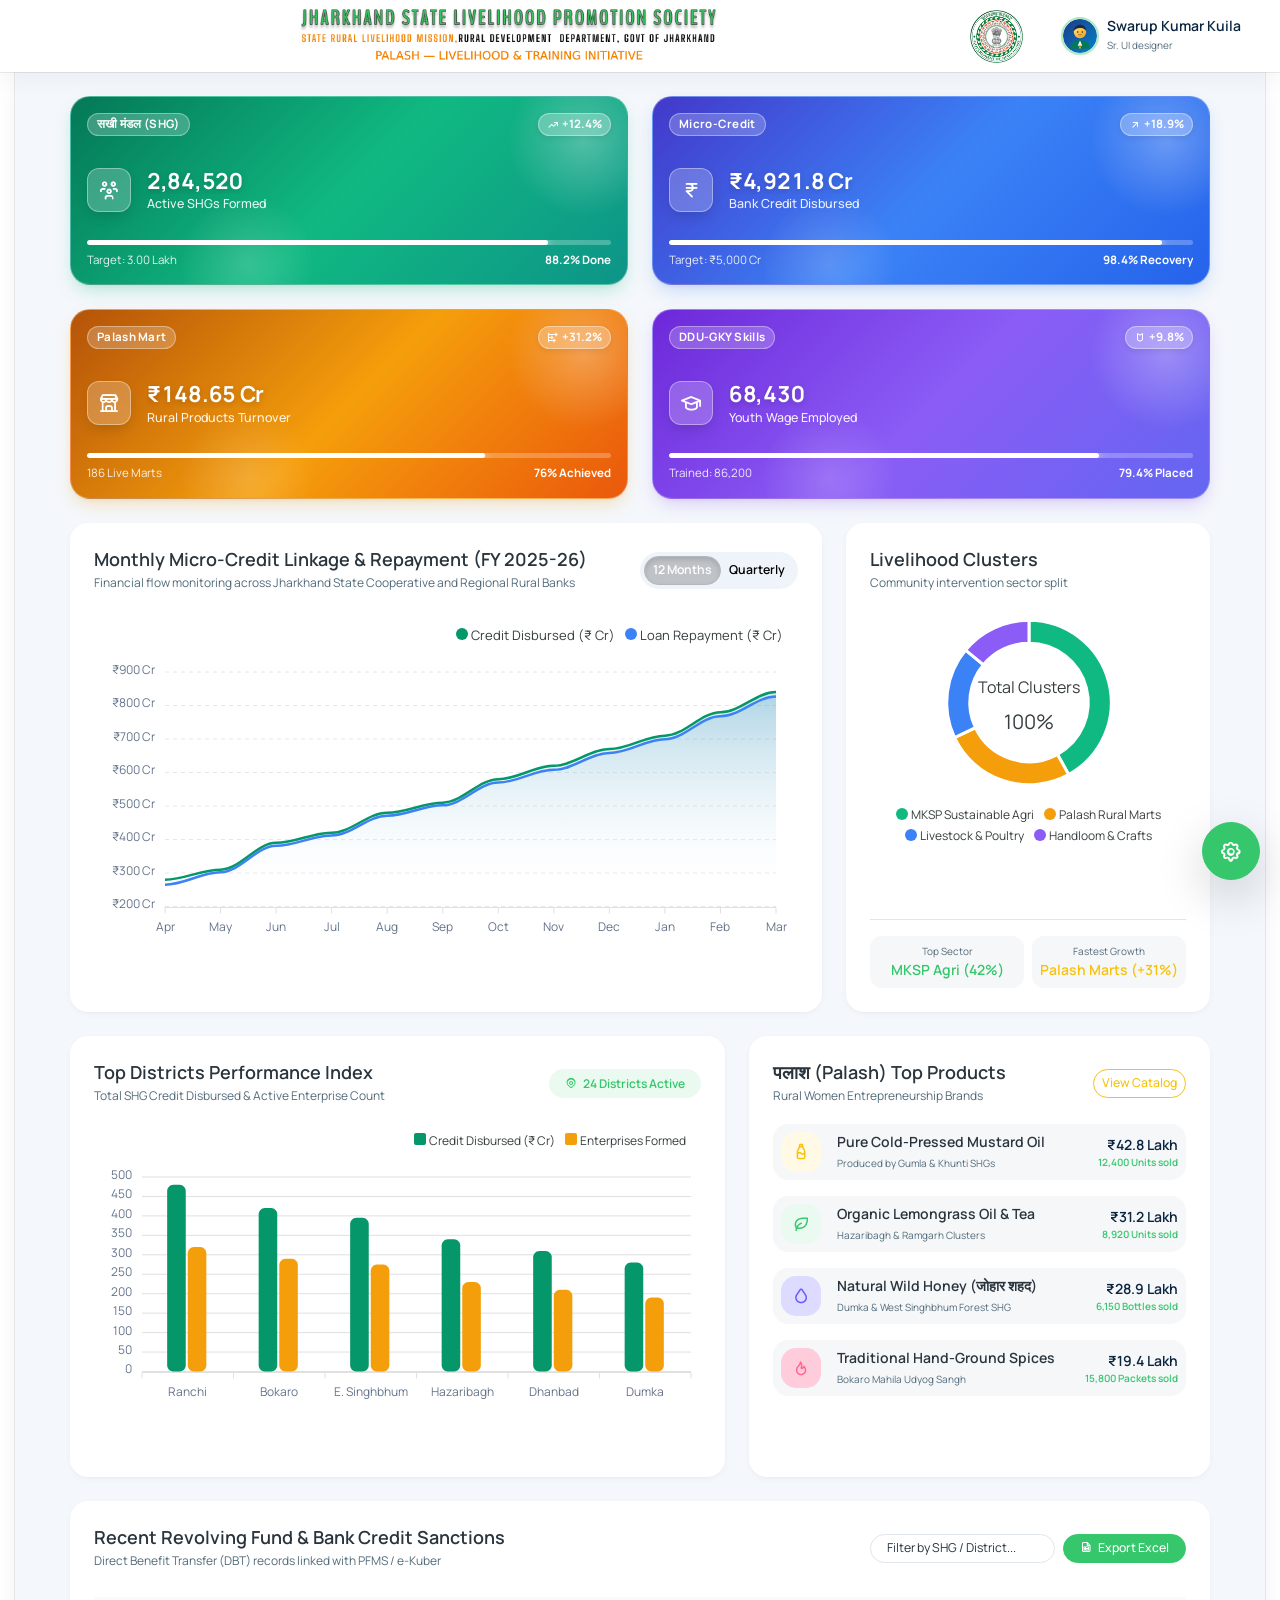
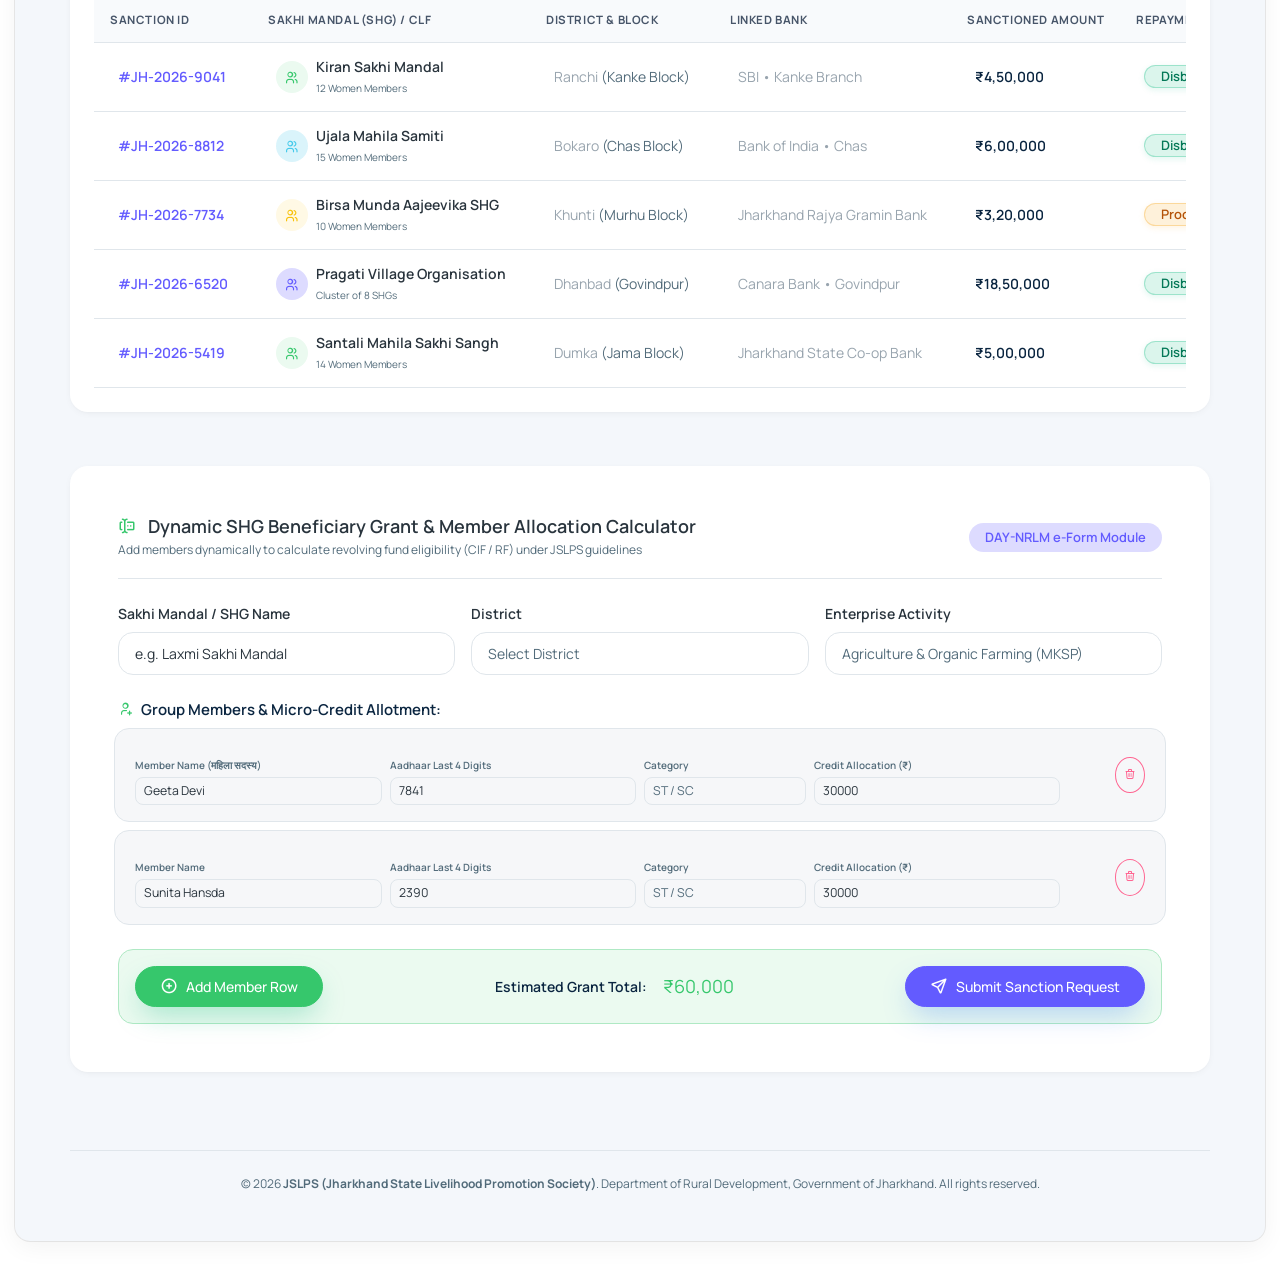
==== commit 047d217b: "Update profile name to Swarup Kumar Kuila and title to Sr. UI designer" ====
--- a/index.html
+++ b/index.html
@@ -405,8 +405,8 @@
                       class="rounded-circle shadow-sm border border-2 border-success-subtle" width="38" height="38"
                       alt="Profile" />
                     <div class="d-none d-lg-block text-start">
-                      <div class="fs-3 fw-bold text-dark lh-1">Dr. Manish Kumar</div>
-                      <span class="fs-1 text-muted">CEO / State Mission Director</span>
+                      <div class="fs-3 fw-bold text-dark lh-1">Swarup Kumar Kuila</div>
+                      <span class="fs-1 text-muted">Sr. UI designer</span>
                     </div>
                     <iconify-icon icon="solar:alt-arrow-down-bold" class="fs-2 text-muted"></iconify-icon>
                   </div>
@@ -419,9 +419,9 @@
                       <img src="assets/images/profile/user-1.svg" class="rounded-circle shadow" width="52" height="52"
                         alt="Avatar" />
                       <div>
-                        <h6 class="mb-0 fs-3 fw-bold">Dr. Manish Kumar, IAS</h6>
-                        <span class="badge bg-success-subtle text-success fs-1">Nodal Officer</span>
-                        <p class="mb-0 fs-1 text-muted">jslps.jharkhand@gov.in</p>
+                        <h6 class="mb-0 fs-3 fw-bold">Swarup Kumar Kuila</h6>
+                        <span class="badge bg-success-subtle text-success fs-1">Sr. UI designer</span>
+                        <p class="mb-0 fs-1 text-muted">swarup.kuila@jslps.in</p>
                       </div>
                     </div>
                   </div>
--- a/assets/css/custom-animations.css
+++ b/assets/css/custom-animations.css
@@ -891,7 +891,7 @@
   transform: translateX(4px) !important;
   background: rgba(99, 91, 255, 0.06) !important;
   color: #635bff !important;
-  box-shadow: 0 2px 8px -2px rgba(99, 91, 255, 0.08) !important;
+  box-shadow: rgba(0, 0, 0, 0.06) 0px 2px 4px 0px inset !important;
 }
 
 .sidebarmenu .sidebar-link:hover iconify-icon,
@@ -1240,6 +1240,7 @@
   0% {
     transform: rotate(0deg);
   }
+
   100% {
     transform: rotate(360deg);
   }
@@ -1249,15 +1250,19 @@
   0% {
     transform: rotate(360deg);
   }
+
   100% {
     transform: rotate(0deg);
   }
 }
 
 @keyframes loaderLogoPulse {
-  0%, 100% {
+
+  0%,
+  100% {
     transform: scale(1);
   }
+
   50% {
     transform: scale(1.06);
   }
